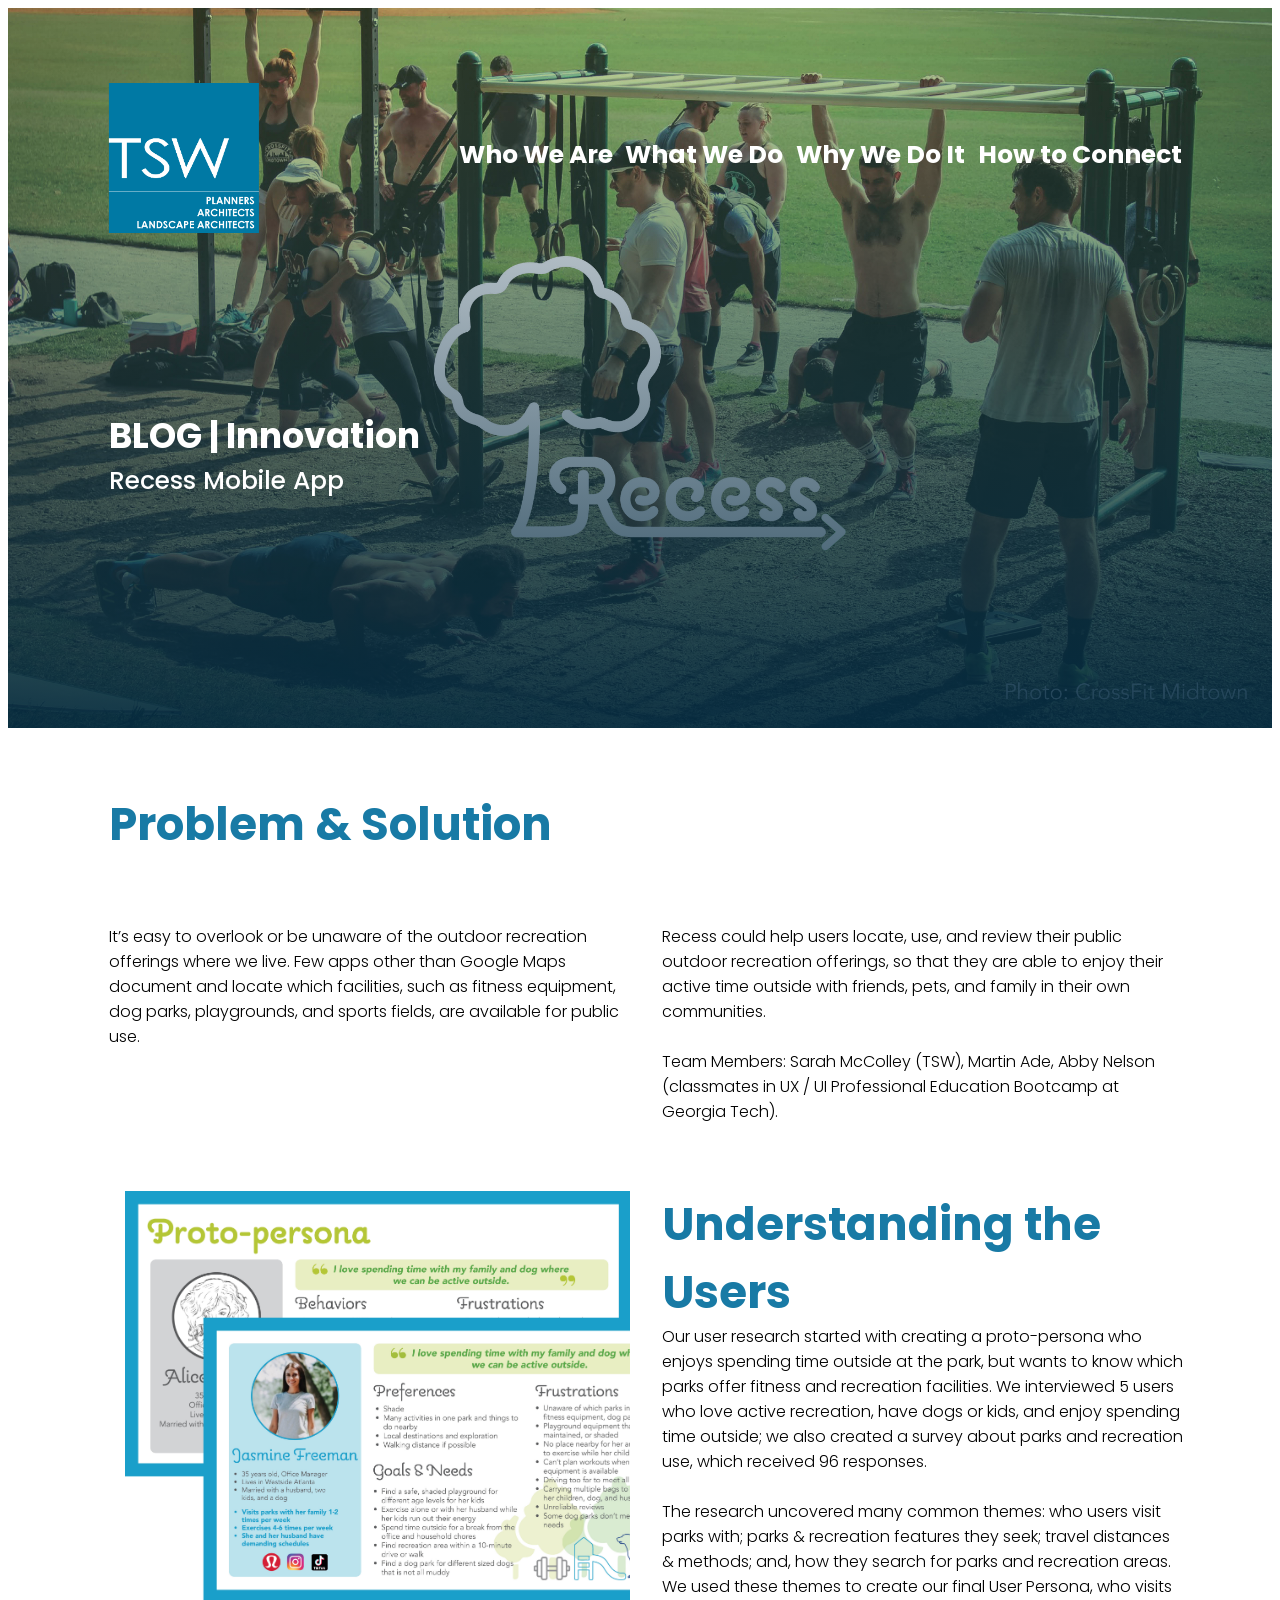
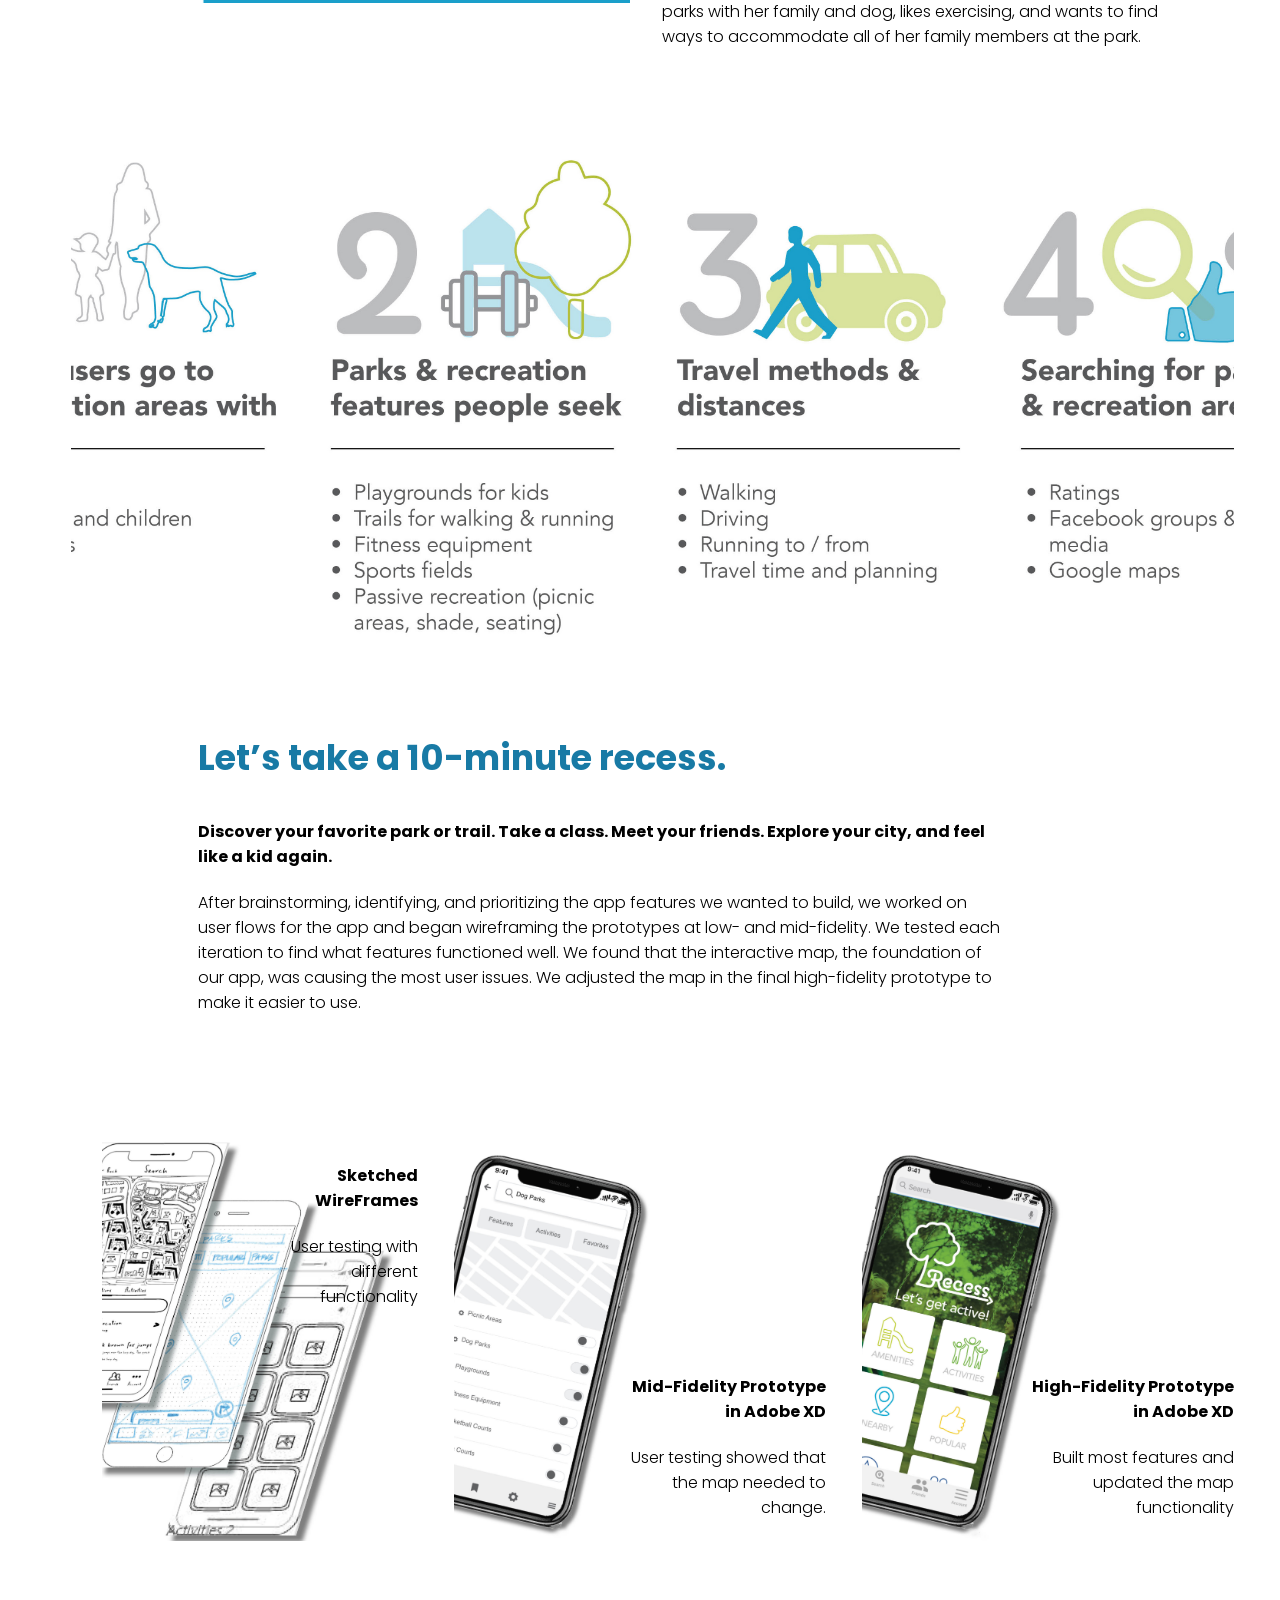
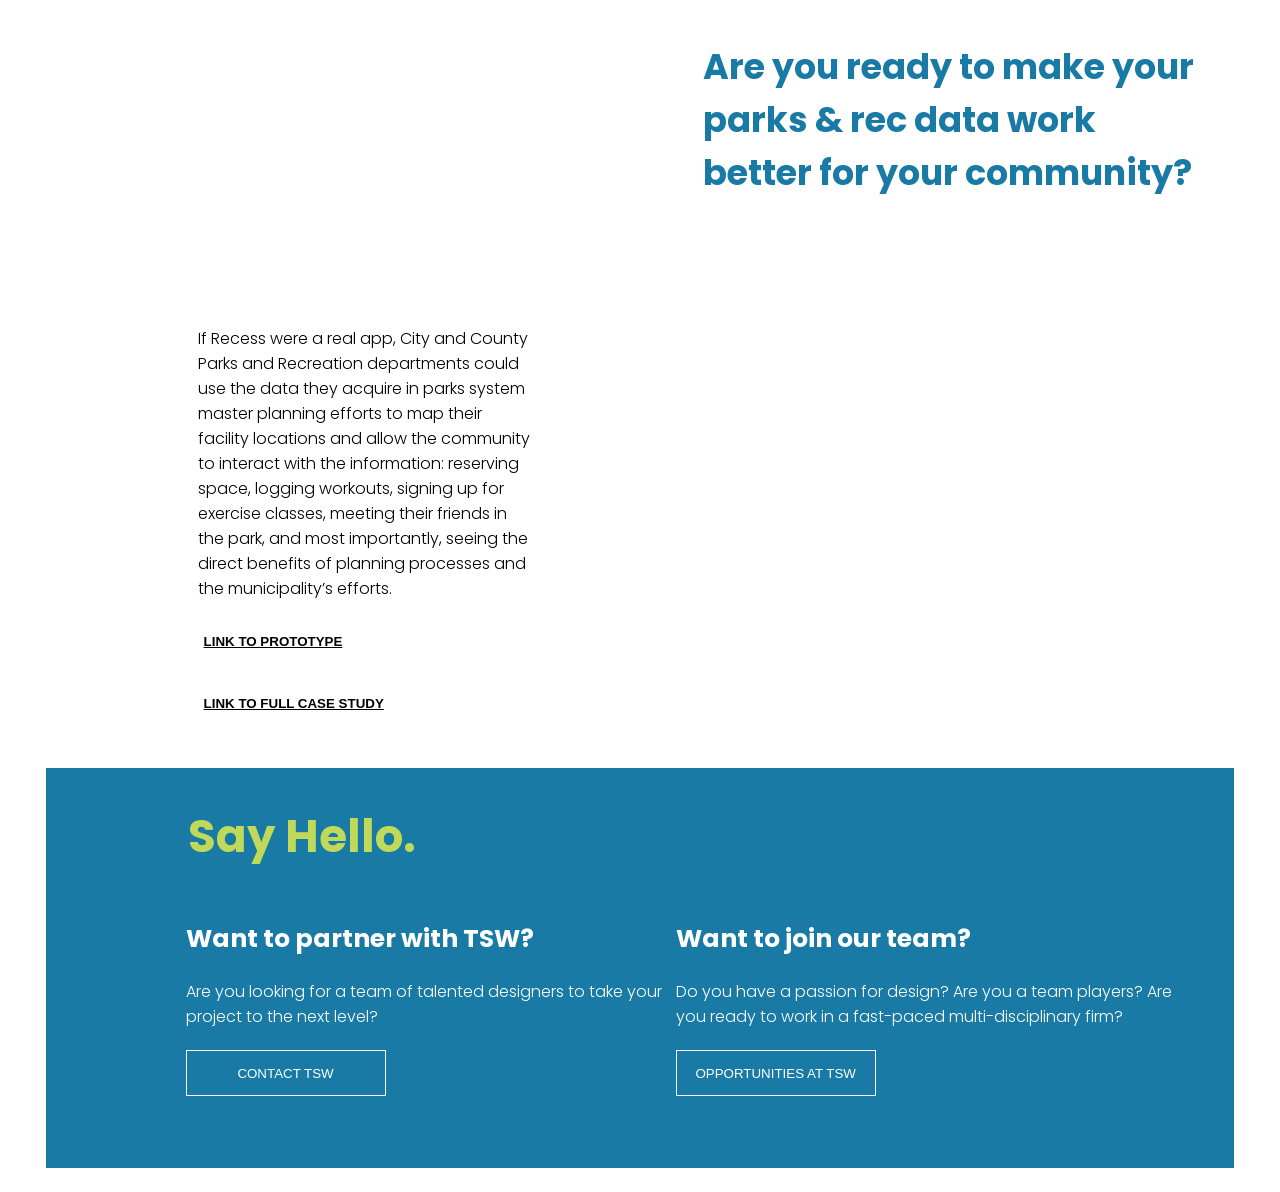
==== index.html @ bc54a92d "TSW_CaseStudy_Homework_20_V0 Initial push" ====
<!DOCTYPE html>
<html>
    <head>
        <title>TSW Featured Projects | Sandy Springs North End Design</title>
        <link rel="preconnect" href="https://fonts.gstatic.com">
        <link href="https://fonts.googleapis.com/css2?family=Poppins:ital,wght@0,100;0,200;0,300;0,400;0,500;0,600;0,700;0,800;0,900;1,100;1,200;1,300;1,400;1,500;1,600;1,700;1,800;1,900&display=swap" rel="stylesheet">
        <link href="css-folder/index.css" rel="stylesheet" type="text/css">
    </head>
    <body>
        <nav class="primaryNav">
            <div id="logo">
                <img src="images-folder/tsw_logo.png" href="index.html">
            </div>
            <nav class="navBar">
                <a href="about.html">Who We Are</a>
                <a>What We Do</a>
                <a href="casestudy.html">Why We Do It</a>
                <a>How to Connect</a>
            </nav>
            <div class ="heroProject">
                <h2>BLOG | Innovation</h2>
                <h3>Recess Mobile App</h3>
                </div>
        </nav>

        <div class="problem">
                <h1 id=problemTitle>Problem & Solution</h1>
                <h4 id="problemText">It’s easy to overlook or be unaware of the outdoor recreation offerings where we live. Few apps other than Google Maps document and locate which facilities, such as fitness equipment, dog parks, playgrounds, and sports fields, are available for public use.
                </h4>
                <h4 id="problemText2">Recess could help users locate, use, and review their public outdoor recreation offerings, so that they are able to enjoy their active time outside with friends, pets, and family in their own communities.

                    <br><br>Team Members: Sarah McColley (TSW), Martin Ade, Abby Nelson (classmates in UX / UI Professional Education Bootcamp at Georgia Tech).
                </h4>
        </div>

        <div class="users">
            <div id="personaImage"></div>
            <h1 id="userTitle">Understanding the Users</h1>
            <h4 id="userText">Our user research started with creating a proto-persona who enjoys spending time outside at the park, but wants to know which parks offer fitness and recreation facilities. We interviewed 5 users who love active recreation, have dogs or kids, and enjoy spending time outside; we also created a survey about parks and recreation use, which received 96 responses. 

                <br><br>The research uncovered many common themes: who users visit parks with; parks & recreation features they seek; travel distances & methods; and, how they search for parks and recreation areas. We used these themes to create our final User Persona, who visits parks with her family and dog, likes exercising, and wants to find ways to accommodate all of her family members at the park.
            </h4>
        </div>

        <section class="affinityThemes">
            <div id="themes"></div>
        </section>

        <section>
            <div class="recessPunTitle">
                <h2 class="recessPun">
                    <p>Let’s take a 10-minute recess.</p>
                </h2>
                <h4 class="recessDesc">
                    <h4 id="recessDescSubtitle">Discover your favorite park or trail. Take a class. Meet your friends. Explore your city, and feel like a kid again.</h4>
                </h4>
                    <h4 id="recessDescText">After brainstorming, identifying, and prioritizing the app features we wanted to build, we worked on user flows for the app and began wireframing the prototypes at low- and mid-fidelity. We tested each iteration to find what features functioned well. We found that the interactive map, the foundation of our app, was causing the most user issues. We adjusted the map in the final high-fidelity prototype to make it easier to use.  </h4>
            </div>
        </section>


        <section class="prototypes">
            <div id="sketches">
                <h4 id ="sketchesTitle">Sketched <br>WireFrames</h4>
                <h4 id="sketchesText">User testing with <br>different <br>functionality</h4>
            </div>
            <div id="midfidelity">
                <h4 id ="midfiTitle">Mid-Fidelity Prototype <br>in Adobe XD</h4>
                <h4 id="midfiText">User testing showed that <br>the map needed to <br>change.</h4>
            </div>
            <div id="highfidelity">
                <h4 id ="highfiTitle">High-Fidelity Prototype <br>in Adobe XD</h4>
                <h4 id="highfiText">Built most features and <br>updated the map <br>functionality</h4>
            </div>
        </section>
        
        <section class="parksandRecTitle">
            <h2 class="parksAndRec">
                <p>Are you ready to make your parks & rec data work better for your community?</p>
            </h2>
        </section>

        <section class="results">
            <div id="appGrid"></div>
            <h4 id="resultsDesc">If Recess were a real app, City and County Parks and Recreation departments could use the data they acquire in parks system master planning efforts to map their facility locations and allow the community to interact with the information: reserving space, logging workouts, signing up for exercise classes, meeting their friends in the park, and most importantly, seeing the direct benefits of planning processes and the municipality’s efforts.</h4>
            <button id="linkPrototype">LINK TO PROTOTYPE</button>
            <button id="linkCaseStudy">LINK TO FULL CASE STUDY</button>
        </section>

        <section class="footer">
            <h1 class="sayHello">Say Hello.</h1>
            <div class="footerLeft">
                <h3 class="team">Want to partner with TSW?</h3>
                <h4 class="designTeam">
                    <p>Are you looking for a team of talented designers to take your project to the next level?</p>
                </h4>
                <button class="whitePrimary">
                    <p>CONTACT TSW</p>
                </button>
            </div>        
            <div class="footerRight">
                <h3 class="team">Want to join our team?</h3>
                <h4 class="designTeam">
                    <p>Do you have a passion for design? Are you a team players? Are you ready to work in a fast-paced multi-disciplinary firm?</p>
                </h4>
                <button class="whitePrimary">
                    <p>OPPORTUNITIES AT TSW</p>
                </button>
            </div>
        </section>
        
    </body>
</html>
---- css-folder/index.css ----
/*Navigation*/

.primaryNav {
    display: grid;
    grid-template-columns: 35% 65%;
    grid-template-rows: 300px 300px;
    grid-template-areas:
        "logo navBar"
        "heroProject heroProject";
    margin: 0px;
    /* Permalink - use to edit and share this gradient: https://colorzilla.com/gradient-editor/#ffffff+0,012840+84,012840+84&0+0,0.9+100;TSW */
    background: -moz-linear-gradient(top, rgba(255,255,255,0) 0%, rgba(1,40,64,0.76) 84%, rgba(1,40,64,0.9) 100%),url(../images-folder/recess_hero.jpg); /* FF3.6-15 */
    background: -webkit-linear-gradient(top, rgba(255,255,255,0) 0%,rgba(1,40,64,0.76) 84%,rgba(1,40,64,0.9) 100%),url(../images-folder/recess_hero.jpg); /* Chrome10-25,Safari5.1-6 */
    background: linear-gradient(to bottom, rgba(255,255,255,0) 0%,rgba(1,40,64,0.76) 84%,rgba(1,40,64,0.9) 100%),url(../images-folder/recess_hero.jpg); /* W3C, IE10+, FF16+, Chrome26+, Opera12+, Safari7+ */
    filter: progid:DXImageTransform.Microsoft.gradient( startColorstr='#00ffffff', endColorstr='#e6012840',GradientType=0 ); /* IE6-9 */   
    background-repeat: no-repeat;
    background-size: cover;
    background-position: center;
    height: 80vh;
}
#logo {
    grid-area: logo;
    display: flex;
    position: relative;
    transform: scale(.5);
    margin-left: -3%;
    justify-content: flex-start;
}
#logo :hover {
    transform: scale(1.25);
    transition: transform .3s;
}

.navBar {
    display: flex;
    grid-area: navBar;
    justify-content: space-between;
    font-size: 25px;
    font-weight: 700;
    font-family: 'Poppins', sans-serif;
    color: white;
    margin-right: 10%;
    align-items: center;
    justify-content: space-between;
    padding: 1%;
    border-bottom: 3px solid transparent;
}
a {
    color: white;
    text-decoration: none;
    border-bottom: 3px solid transparent;
}

.navBar a:hover {
    border-bottom: 3px solid #187AA5;
    transition: 0.3s;
}
a:active {
    color: white;
    border-bottom: 3px solid #187AA5;
}

.heroProject {
    margin-left: 5%;
    grid-area: heroProject;
    padding: 3%;
    color: white;
    width: 85%;
    margin-top: 5%;
}
.heroProject h3 {
    color: white;
    font-weight: 700px;
}

/*Studios*/

.problem {
    display: grid;
    grid-template-columns: 1fr 1fr;
    grid-template-rows: 100px 300px;
    grid-template-areas:
        "problemTitle problemTitle"
        "problemText problemText2";
    grid-gap: 3%;
    width: 85%;
    text-align: left;
    font-weight: 700;
    margin-left: 8%;
    margin-top: 5%;
}
#problemTitle {
    display: grid;
    grid-area: problemTitle;
    color: #187AA5;
}

.users{
    display: grid;
    grid-template-columns: 1fr 1fr;
    grid-template-rows: 100px 300px;
    grid-template-areas:
        "personaImage userTitle"
        "personaImage userText";
    grid-gap: 3%;
    width: 85%;
    text-align: left;
    font-weight: 700;
    margin-left: 8%;
}
#userTitle {
    display: grid;
    grid-area: userTitle;
    color: #187AA5;
}
#userText {
    grid-area: userText;
}

#personaImage {
    grid-area: personaImage;
    background-image: url(../images-folder/persona.jpg);
    background-size: cover;
    margin-left:3%;
}

/**Process**/

.affinityThemes {
    display: grid;
    grid-template-columns: 1fr 1fr 1fr;
    grid-template-rows: 550px;
    grid-template-areas:
        "themes themes themes";  
    margin-top: 10%;
    margin-left: 5%;
    margin-right: 3%;
}

#themes {
    grid-area: themes;
    background-image: url(../images-folder/recess_common_themes.jpg);
    background-size: cover;
    background-position: center;
}
.recessPunTitle {
    grid-area: recessPun;
    margin-left: 15%;
    color: #187AA5;
    margin-top: 5%;
}
.recessPun {
    font-weight: 700;
    width: 75%;
}
#recessDescSubtitle {
    font-weight: 700;
    width: 75%;
}
#recessDescText {
    font-weight: 200px;
    width: 75%;
}

/*PROTOTYPES*/

.prototypes {
    display: grid;
    grid-template-columns: 1fr 1fr 1fr;
    grid-template-rows: 400px;
    grid-gap: 3%;
    grid-template-areas:
        "sketches midfidelity highfidelity";
    margin-right: 3%;
    margin-left: 3%;
    margin-top: 10%;
    margin-bottom: 5%;
}

#sketches {
    grid-area: sketches;
    background-image: url(../images-folder/recess_sketches.jpg);
    background-size: cover;
    background-position: center;
    margin-left: 15%;
}

#midfidelity {
    grid-area: midfidelity;
    background-image: url(../images-folder/recess_midfi.jpg);
    background-size: cover;
    background-position: center;
    background-color: #187AA5;
    align-content: end;
    justify-content: end;
}

#highfidelity {
    grid-area: highfidelity;
    background-image: url(../images-folder/recess_highfi.jpg);
    background-size: cover;
    background-position: center;
    background-color: #187AA5;
    align-content: end;
    justify-content: end;
}
#sketchesTitle {
    font-weight: 700;
    color: black;
    font-size: 16px;
    text-align: right;
}

#sketchesText {
    font-weight: 300;
    color: black;
    font-size: 16px;
    text-align: right;

}

#midfiTitle {
    font-weight: 700;
    color: black;
    font-size: 16px;
    text-align: right;
}

#midfiText {
    font-weight: 300;
    color: black;
    font-size: 16px;
    text-align: right;
}

#highfiTitle {
    font-weight: 700;
    color: black;
    font-size: 16px;
    text-align: right;
}

#highfiText {
    font-weight: 300;
    color: black;
    font-size: 16px;
    text-align: right;
}

/**RESULTS OF CASE STUDY**/

.parksandRecTitle {
    display: grid;
    grid-template-columns: 1fr;
    grid-template-rows: 300px;
    grid-template-areas: 
        "parksAndRec";
    margin-left: 55%;
    color: #187AA5;
    margin-right: 5%;
}

.results {
    display: grid;
    grid-template-columns: 1fr 2fr;
    grid-template-rows: 300px 50px 50px;
    grid-template-areas:
        "resultsDesc appGrid"
        "linkPrototype appGrid"
        "linkCaseStudy appGrid";
    margin-left: 15%;
    grid-gap: 3%;
    margin-bottom: 5%;
    margin-right: 3%;
}

#appGrid {
    grid-area: appGrid;
    background-image: url(../images-folder/recess_grid.png);
    background-size: cover;
}

#resultsDesc {
    font-weight: 300px;
}

#linkPrototype {
    font-weight: 900;
    text-decoration: underline;
    border-color: none;
    border-style: none;
    background-color: transparent;
    text-align: left;
}

#linkCaseStudy {
    font-weight: 900;
    text-decoration: underline;
    border-color: none;
    border-style: none;
    background-color: transparent;
    text-align: left;

}
            
            
/*Footer*/
.footer{
    display: grid;
    grid-template-columns: 1fr 1fr;
    grid-template-rows: 100px 300px;
    grid-gap: 6%;
    grid-template-areas:
        "sayHello sayHello"
        "footerLeft footerRight";
    background-color: #187AA5;
    margin-top: 3%;
    margin-right: 3%;
    margin-left: 3%;
}
.sayHello {
    grid-area: sayHello;
    font-weight: 700px;
    color: #C1D959;
    margin-left: 9%;
    padding: 3%;
    margin-bottom: 5%;
}
.footerLeft {
    grid-area: footerLeft;
    margin-left: 25%;
    margin-top: 5%;
    color: white;
}

.footerRight {
    grid-area: footerRight;
    margin-top: 5%;
}
.team {
    font-weight: 700;
    color: white;
}
.designTeam {
    color: white;
    width: 500px;
}
.whitePrimary {
    font-weight: 200;
    border: 1.5px solid white;
    background-color: transparent;
    color: white;
    width: 200px;
}
/* Typography CSS */

h1 {
    font-size: 45px;
    margin: 0px 0px;
    font-weight: 700px;
    font-family: 'Poppins', sans-serif;
}
h2 {
    font-size: 35px;
    margin: 0px 0px;
    font-family: 'Poppins', sans-serif;
}
  
h3 {
    font-size: 25px;
    font-weight: 500;
    margin: 0px 0px;
    font-family: 'Poppins', sans-serif;
}
  
h4 {
    color: black;
    font-weight: 300;
    font-size: 16px;
    font-family: 'Poppins', sans-serif;
}
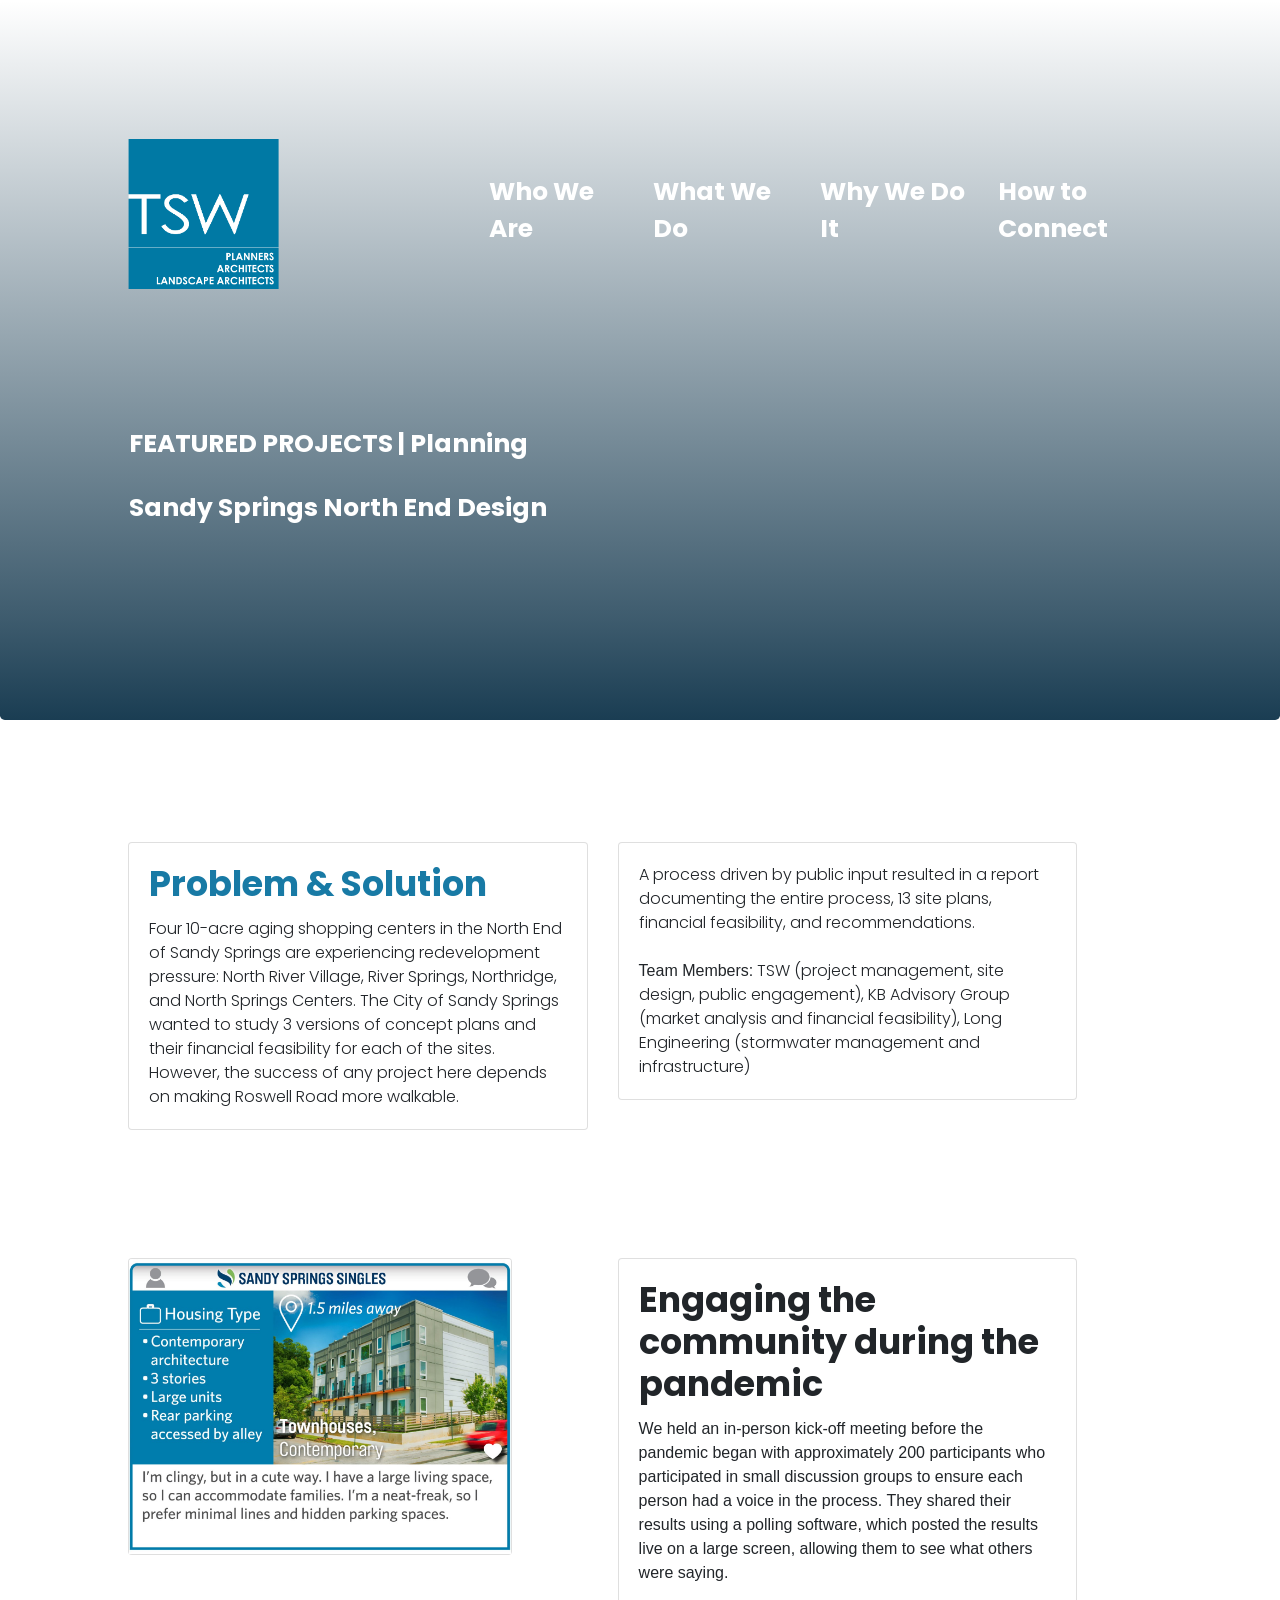
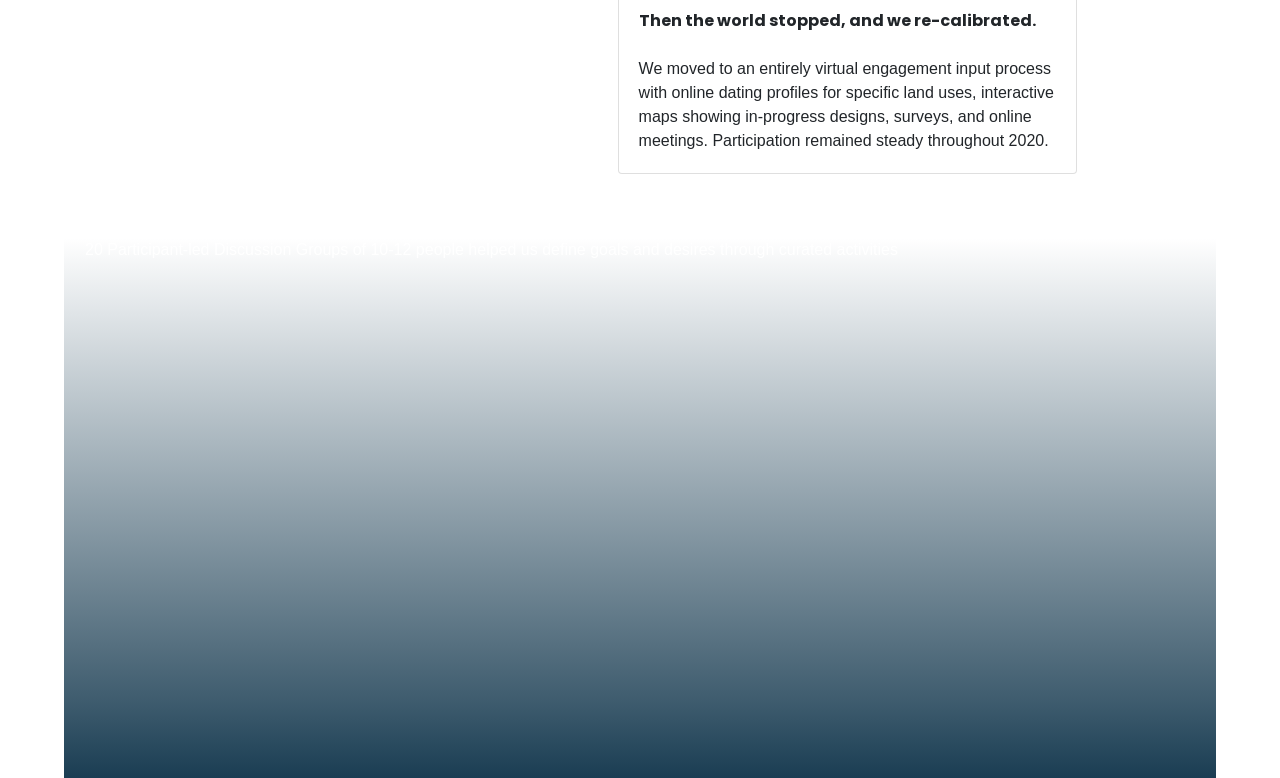
==== commit c35292b7: "TSW_Website_Homework_20_V1 First few sections with bootstrap." ====
--- a/index.html
+++ b/index.html
@@ -3,28 +3,94 @@
 <html>
     <head>
         <title>TSW Featured Projects | Sandy Springs North End Design</title>
+         <!-- Required meta tags -->
+         <meta charset="utf-8">
+         <meta name="viewport" content="width=device-width, initial-scale=1, shrink-to-fit=no">
+
+        <!-- Bootstrap CSS -->
+        <link rel="stylesheet" href="https://stackpath.bootstrapcdn.com/bootstrap/4.3.1/css/bootstrap.min.css" integrity="sha384-ggOyR0iXCbMQv3Xipma34MD+dH/1fQ784/j6cY/iJTQUOhcWr7x9JvoRxT2MZw1T" crossorigin="anonymous">
         <link rel="preconnect" href="https://fonts.gstatic.com">
         <link href="https://fonts.googleapis.com/css2?family=Poppins:ital,wght@0,100;0,200;0,300;0,400;0,500;0,600;0,700;0,800;0,900;1,100;1,200;1,300;1,400;1,500;1,600;1,700;1,800;1,900&display=swap" rel="stylesheet">
         <link href="css-folder/index.css" rel="stylesheet" type="text/css">
     </head>
     <body>
-        <nav class="primaryNav">
+        <div class="jumbotron">
             <div id="logo">
                 <img src="images-folder/tsw_logo.png" href="index.html">
             </div>
-            <nav class="navBar">
-                <a href="about.html">Who We Are</a>
-                <a>What We Do</a>
-                <a href="casestudy.html">Why We Do It</a>
-                <a>How to Connect</a>
-            </nav>
-            <div class ="heroProject">
-                <h2>BLOG | Innovation</h2>
-                <h3>Recess Mobile App</h3>
+            <nav class="navbar navbar-expand-lg navbar-light bg-transparent">
+                <button class="navbar-toggler" type="button" data-toggle="collapse" data-target="#navbarNavAltMarkup" aria-controls="navbarNavAltMarkup" aria-expanded="false" aria-label="Toggle navigation">
+                  <span class="navbar-toggler-icon"></span>
+                </button>
+                <div class="collapse navbar-collapse" id="navbarNavAltMarkup">
+                  <div class="navbar-nav">
+                    <a class="nav-item nav-link active" href="#">Who We Are<span class="sr-only">(current)</span></a>
+                    <a class="nav-item nav-link" href="#">What We Do</a>
+                    <a class="nav-item nav-link" href="#">Why We Do It</a>
+                    <a class="nav-item nav-link" href="#">How to Connect</a>
+                  </div>
                 </div>
-        </nav>
+              </nav>
+            <p class="lead">FEATURED PROJECTS | Planning</p>
+            <p class="lead-Sub">Sandy Springs North End Design</p>
+            <hr class="my-4">
+          </div>
 
-        <div class="problem">
+          <!-- Problem & Solution Cards -->
+          <div class="container-fluid content">
+            <div class="row problem">
+             <!-- Card 1 -->
+                <div class="cardContainer col-lg-6 col-md-6 col-sm-12">
+                    <div class="card">
+                        <div class="card-body">
+                            <h2 class="card-title" style="font-weight: 700">Problem & Solution</h2>
+                            <p class="card-text">Four 10-acre aging shopping centers in the North End of Sandy Springs are experiencing redevelopment pressure: North River Village, River Springs, Northridge, and North Springs Centers. The City of Sandy Springs wanted to study 3 versions of concept plans and their financial feasibility for each of the sites. However, the success of any project here depends on making Roswell Road more walkable.</p>
+                        </div>
+                    </div>
+                </div>
+               <!-- Card 2 -->
+                <div class="cardContainer col-lg-6 col-md-6 col-sm-12">
+                    <div class="card">
+                        <div class="card-body">
+                            <p class="card-text">A process driven by public input resulted in a report documenting the entire process, 13 site plans,  financial feasibility, and recommendations. <br><br><b>Team Members:</b> TSW (project management, site design, public engagement), KB Advisory Group (market analysis and financial feasibility), Long Engineering (stormwater management and infrastructure)</p>
+                        </div>
+                    </div>
+                </div>      
+            </div>
+          </div>
+
+          <!-- Pandemic Engagement Cards -->
+          <div class="container-fluid content">
+            <div class="row pandemic">
+
+             <!-- Card 1 -->
+             <div class="cardContainer col-lg-6 col-md-6 col-sm-12">
+                <div class="card" style="width: 24rem">
+                    <img src="images-folder/dating_card.jpeg" class="card-img-top" alt="...">
+                </div>
+             </div>
+               <!-- Card 2 -->
+                <div class="cardContainer col-lg-6 col-md-6 col-sm-12">
+                    <div class="card">
+                        <div class="card-body">
+                            <h2 class="card-title" style="font-weight: 700">Engaging the community during the pandemic</h2>
+                            <p class="card-text">We held an in-person kick-off meeting before the pandemic began with approximately 200 participants who participated in small discussion groups to ensure each person had a voice in the process. They shared their results using a polling software, which posted the results live on a large screen, allowing them to see what others were saying. 
+                                <br><br><b>Then the world stopped, and we re-calibrated.</b>
+                                <br><br>We moved to an entirely virtual engagement input process with online dating profiles for specific land uses, interactive maps showing in-progress designs, surveys, and online meetings. Participation remained steady throughout 2020.</p>
+                        </div>
+                    </div>
+                </div>    
+            </div>
+          </div>
+
+          <!-- Large central image -->
+          <div class="jumbotron-central jumbotron-fluid">
+            <div class="container">
+              <p class="title">20 Participant-led Discussion Groups of 10-12 people helped us define goals and desires through curated activities</p>
+            </div>
+          </div>
+
+        <!-- <div class="problem">
                 <h1 id=problemTitle>Problem & Solution</h1>
                 <h4 id="problemText">It’s easy to overlook or be unaware of the outdoor recreation offerings where we live. Few apps other than Google Maps document and locate which facilities, such as fitness equipment, dog parks, playgrounds, and sports fields, are available for public use.
                 </h4>
@@ -109,6 +175,6 @@
                 </button>
             </div>
         </section>
-        
+         -->
     </body>
 </html>
--- a/css-folder/index.css
+++ b/css-folder/index.css
@@ -1,23 +1,31 @@
-
+/* Text */
+h1, h2, h3 , h4, h5, h6 {
+    font-family: 'Poppins', sans-serif;
+  }
+  p {
+    font-family: 'Poppins', sans-serif;
+  }
  /*Navigation*/
 
-.primaryNav {
+.jumbotron {
     display: grid;
     grid-template-columns: 35% 65%;
-    grid-template-rows: 300px 300px;
+    grid-template-rows: 300px 125px 125px;
     grid-template-areas:
-        "logo navBar"
-        "heroProject heroProject";
+        "logo navbar"
+        "lead lead"
+        "lead-Sub lead-Sub";
     margin: 0px;
     /* Permalink - use to edit and share this gradient: https://colorzilla.com/gradient-editor/#ffffff+0,012840+84,012840+84&0+0,0.9+100;TSW */
-    background: -moz-linear-gradient(top, rgba(255,255,255,0) 0%, rgba(1,40,64,0.76) 84%, rgba(1,40,64,0.9) 100%),url(../images-folder/recess_hero.jpg); /* FF3.6-15 */
-    background: -webkit-linear-gradient(top, rgba(255,255,255,0) 0%,rgba(1,40,64,0.76) 84%,rgba(1,40,64,0.9) 100%),url(../images-folder/recess_hero.jpg); /* Chrome10-25,Safari5.1-6 */
-    background: linear-gradient(to bottom, rgba(255,255,255,0) 0%,rgba(1,40,64,0.76) 84%,rgba(1,40,64,0.9) 100%),url(../images-folder/recess_hero.jpg); /* W3C, IE10+, FF16+, Chrome26+, Opera12+, Safari7+ */
+    background: -moz-linear-gradient(top, rgba(255,255,255,0) 0%, rgba(1,40,64,0.76) 86%, rgba(1,40,64,0.9) 100%),url(../images-folder/ssne_kickoff.JPG); /* FF3.6-15 */
+    background: -webkit-linear-gradient(top, rgba(255,255,255,0) 0%,rgba(1,40,64,0.76) 86%,rgba(1,40,64,0.9) 100%),url(../images-folder/ssne_kickoff.JPG); /* Chrome10-25,Safari5.1-6 */
+    background: linear-gradient(to bottom, rgba(255,255,255,0) 0%,rgba(1,40,64,0.76) 86%,rgba(1,40,64,0.9) 100%),url(../images-folder/ssne_kickoff.JPG); /* W3C, IE10+, FF16+, Chrome26+, Opera12+, Safari7+ */
     filter: progid:DXImageTransform.Microsoft.gradient( startColorstr='#00ffffff', endColorstr='#e6012840',GradientType=0 ); /* IE6-9 */   
     background-repeat: no-repeat;
     background-size: cover;
     background-position: center;
     height: 80vh;
+
 }
 #logo {
     grid-area: logo;
@@ -32,97 +40,115 @@
     transition: transform .3s;
 }
 
-.navBar {
+.navbar-nav {
     display: flex;
-    grid-area: navBar;
+    grid-area: navbar;
     justify-content: space-between;
     font-size: 25px;
     font-weight: 700;
     font-family: 'Poppins', sans-serif;
     color: white;
-    margin-right: 10%;
+    margin-right: 3%;
+    margin-left: 0 auto;
     align-items: center;
     justify-content: space-between;
     padding: 1%;
     border-bottom: 3px solid transparent;
-}
-a {
-    color: white;
+    list-style-type: none;
+}
+
+.nav-link {
+    color: white !important;
     text-decoration: none;
-    border-bottom: 3px solid transparent;
-}
-
-.navBar a:hover {
-    border-bottom: 3px solid #187AA5;
+    border-bottom: 5px solid transparent;
+}
+
+.nav-link a:hover {
+    border-bottom: 5px solid #187AA5 !important;
     transition: 0.3s;
 }
 a:active {
     color: white;
-    border-bottom: 3px solid #187AA5;
-}
-
-.heroProject {
-    margin-left: 5%;
-    grid-area: heroProject;
-    padding: 3%;
+    border-bottom: 5px solid #187AA5;
+}
+
+.lead {
+    display: grid;
+    margin-left: 8%;
+    margin-right: 0 auto;
+    grid-area: lead;
+    font-size: 25px;
+    font-weight: 700;
+    font-family: 'Poppins', sans-serif;
     color: white;
     width: 85%;
     margin-top: 5%;
 }
-.heroProject h3 {
-    color: white;
-    font-weight: 700px;
-}
-
-/*Studios*/
-
+.lead-Sub {
+    display: grid;
+    grid-area: lead-Sub;
+    margin-left: 8%;
+    margin-right: 0 auto;
+    font-size: 25px;
+    font-weight: 700;
+    font-family: 'Poppins', sans-serif;
+    color: white;
+}
+
+/*Problem & Solution Cards*/
+
+.container-fluid {
+    width: 100%;
+    margin-left: 5%;
+    margin-right: 0 auto;
+    padding: 5%;
+    flex-direction: row;
+    border: none !important;
+}
 .problem {
-    display: grid;
-    grid-template-columns: 1fr 1fr;
-    grid-template-rows: 100px 300px;
-    grid-template-areas:
-        "problemTitle problemTitle"
-        "problemText problemText2";
-    grid-gap: 3%;
+    display: flex;
+    justify-content: space-between;
     width: 85%;
     text-align: left;
-    font-weight: 700;
-    margin-left: 8%;
+    font-weight: 300;
     margin-top: 5%;
-}
-#problemTitle {
-    display: grid;
-    grid-area: problemTitle;
+    margin-right: 0 auto;
+    border: none !important;
+}
+.problem h2 {
     color: #187AA5;
 }
-
-.users{
-    display: grid;
-    grid-template-columns: 1fr 1fr;
-    grid-template-rows: 100px 300px;
-    grid-template-areas:
-        "personaImage userTitle"
-        "personaImage userText";
-    grid-gap: 3%;
+.cardContainer {
+    border: none !important;
+}
+
+.pandemic {
+    display: flex;
+    justify-content: space-between;
     width: 85%;
-    text-align: left;
-    font-weight: 700;
-    margin-left: 8%;
-}
-#userTitle {
-    display: grid;
-    grid-area: userTitle;
-    color: #187AA5;
-}
-#userText {
-    grid-area: userText;
-}
-
-#personaImage {
-    grid-area: personaImage;
-    background-image: url(../images-folder/persona.jpg);
-    background-size: cover;
-    margin-left:3%;
+}
+
+/*Large Central Image*/
+
+.jumbotron-central {
+    /* Permalink - use to edit and share this gradient: https://colorzilla.com/gradient-editor/#ffffff+0,012840+84,012840+84&0+0,0.9+100;TSW */
+    background: -moz-linear-gradient(top, rgba(255,255,255,0) 0%, rgba(1,40,64,0.76) 86%, rgba(1,40,64,0.9) 100%),url(../images-folder/ssne_kickoff.JPG); /* FF3.6-15 */
+    background: -webkit-linear-gradient(top, rgba(255,255,255,0) 0%,rgba(1,40,64,0.76) 86%,rgba(1,40,64,0.9) 100%),url(../images-folder/ssne_kickoff.JPG); /* Chrome10-25,Safari5.1-6 */
+    background: linear-gradient(to bottom, rgba(255,255,255,0) 0%,rgba(1,40,64,0.76) 86%,rgba(1,40,64,0.9) 100%),url(../images-folder/ssne_kickoff.JPG); /* W3C, IE10+, FF16+, Chrome26+, Opera12+, Safari7+ */
+    filter: progid:DXImageTransform.Microsoft.gradient( startColorstr='#00ffffff', endColorstr='#e6012840',GradientType=0 ); /* IE6-9 */   
+    background-repeat: no-repeat;
+    background-size: cover;
+    background-position: center;
+    height: 60vh;
+    margin-left: 5%;
+    margin-right: 5%;
+
+}
+.title {
+    color: white;
+    font-weight: 700px !important;
+    align-items: start;
+    justify-content: end;
 }
 
 /**Process**/
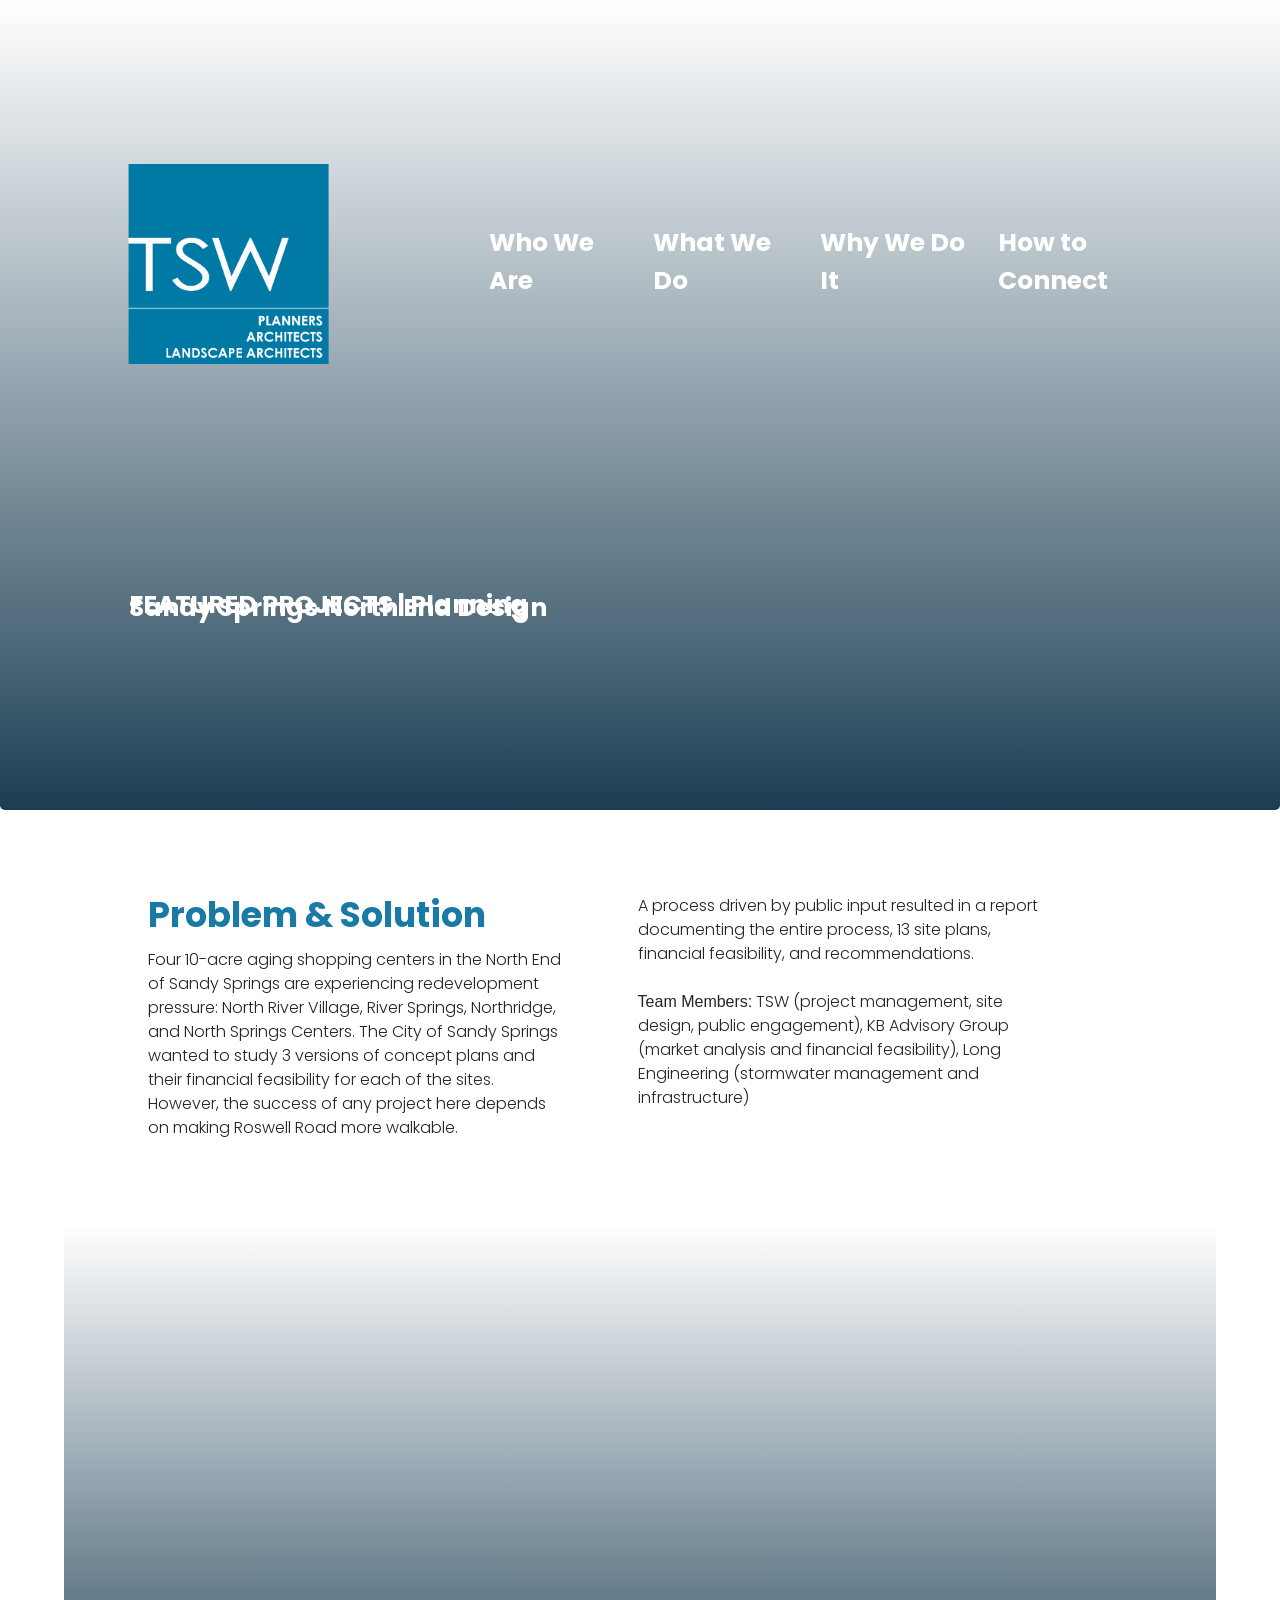
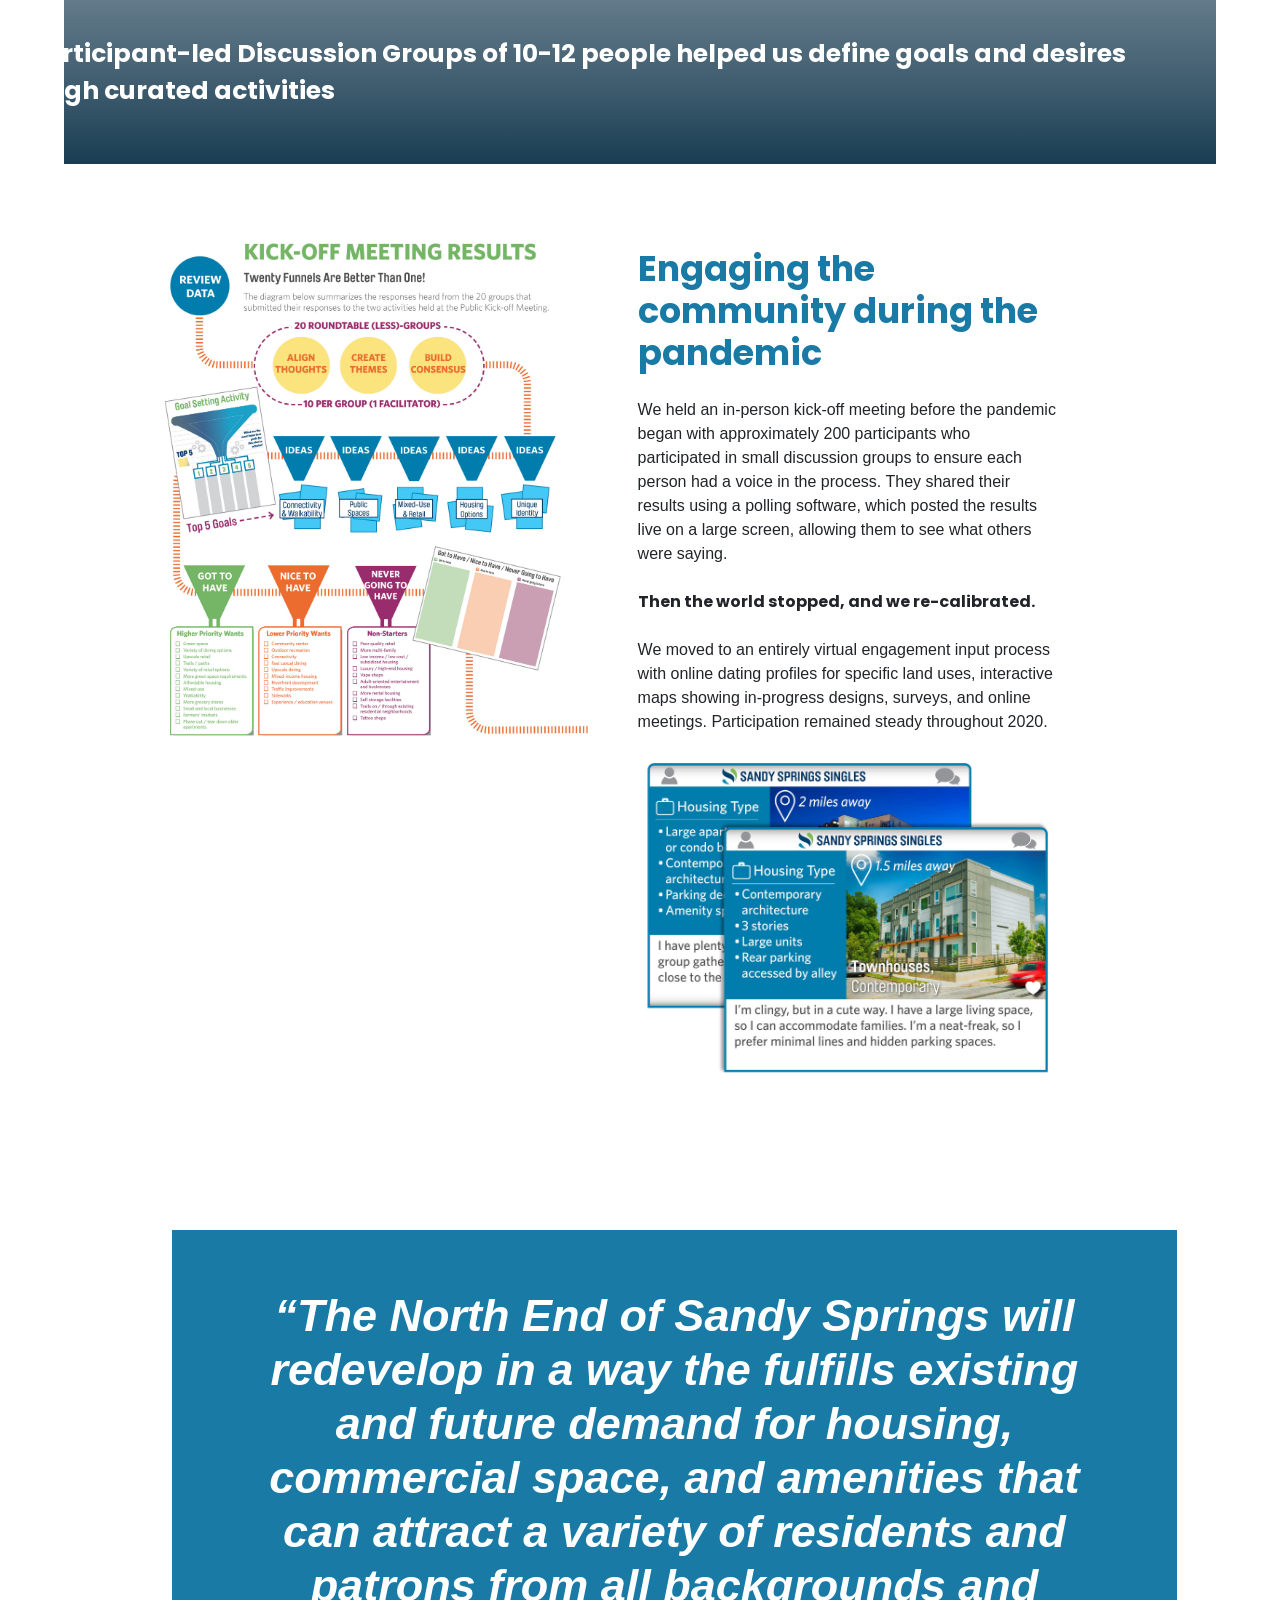
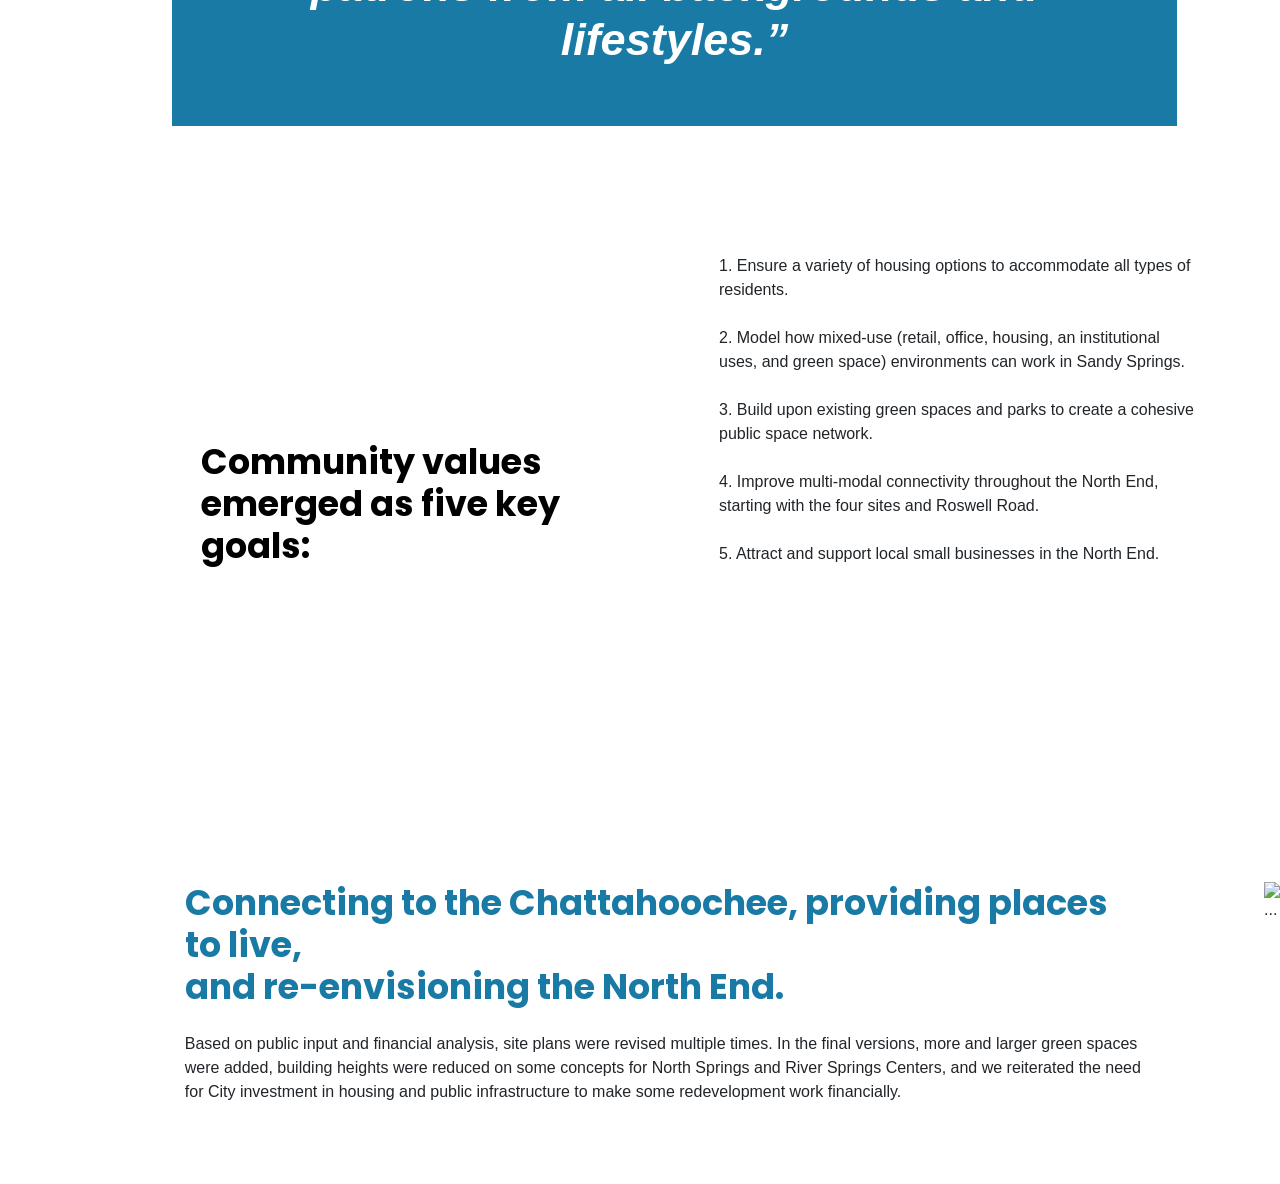
==== commit 90804083: "TSW_Homework-20_V4 New images, most of new layout complete." ====
--- a/index.html
+++ b/index.html
@@ -24,7 +24,7 @@
                 </button>
                 <div class="collapse navbar-collapse" id="navbarNavAltMarkup">
                   <div class="navbar-nav">
-                    <a class="nav-item nav-link active" href="#">Who We Are<span class="sr-only">(current)</span></a>
+                    <a class="nav-item nav-link active" href="#">Who We Are</a>
                     <a class="nav-item nav-link" href="#">What We Do</a>
                     <a class="nav-item nav-link" href="#">Why We Do It</a>
                     <a class="nav-item nav-link" href="#">How to Connect</a>
@@ -59,34 +59,140 @@
             </div>
           </div>
 
+        <!-- Large central image -->
+         <div class="jumbotron-central jumbotron-fluid">
+            <div class="container">
+            <p class="title" style="font-weight: 700">20 Participant-led Discussion Groups of 10-12 people helped us define goals and desires through curated activities</p>
+            </div>
+        </div>
+
           <!-- Pandemic Engagement Cards -->
           <div class="container-fluid content">
             <div class="row pandemic">
 
+        <!-- Card 1 style="width: 30rem" -->
+             <div class="cardContainer col-lg-6 col-md-6 col-sm-12">
+                <div class="card-funnel"> 
+                    <img src="images-folder/ssne_20funnels.jpg" class="card-img-top" alt="kick-off_diagram_funnels">
+                </div>
+             </div>
+               <!-- Card 2 -->
+                <div class="cardContainer col-lg-6 col-md-6 col-sm-12">
+                    <div class="card">
+                        <div class="card-body">
+                            <h2 class="card-title-values" style="font-weight: 700">Engaging the community during the pandemic<br></h2>
+                            <p class="card-text"><br>We held an in-person kick-off meeting before the pandemic began with approximately 200 participants who participated in small discussion groups to ensure each person had a voice in the process. They shared their results using a polling software, which posted the results live on a large screen, allowing them to see what others were saying. 
+                                <br><br><b>Then the world stopped, and we re-calibrated.</b>
+                                <br><br>We moved to an entirely virtual engagement input process with online dating profiles for specific land uses, interactive maps showing in-progress designs, surveys, and online meetings. Participation remained steady throughout 2020.</p>
+                                <img src="images-folder/dating_cards copy.jpg" class="card-img-top" alt="online_dating_cards_forInput">
+                        </div>
+                    </div>
+                </div>    
+            </div>
+          </div>
+
+         <!-- VISION STATEMENT -->
+         <div class="container-fluid vision">
+            <div class="row visionstatement">
+               <div class="cardContainer col-lg-12 col-md-12 col-sm-12"></div>
+                     <div class="card-vision">
+                         <h1 class="card-body-vision" style="font-weight: 700">
+                        “The North End of Sandy Springs will redevelop in a way the fulfills existing and future demand for housing, commercial space, and amenities that can attract a variety of residents and patrons from all backgrounds and lifestyles.”
+                         </h1>
+                    </div>
+                </div>
+             </div>
+        </div>
+
+        <!-- Goals Cards -->
+        <div class="container-fluid goals">
+            <div class="row 5goals">
+
              <!-- Card 1 -->
              <div class="cardContainer col-lg-6 col-md-6 col-sm-12">
-                <div class="card" style="width: 24rem">
-                    <img src="images-folder/dating_card.jpeg" class="card-img-top" alt="...">
-                </div>
+                <div class="card goalsSentence">
+                    <h2 class="card-body-goals" style="font-weight: 700" style="border-right: #187AA5, 3px, solid">
+                       Community values <br> emerged as five key goals:
+                   </h2>
+               </div>
              </div>
+                
                <!-- Card 2 -->
                 <div class="cardContainer col-lg-6 col-md-6 col-sm-12">
                     <div class="card">
-                        <div class="card-body">
-                            <h2 class="card-title" style="font-weight: 700">Engaging the community during the pandemic</h2>
-                            <p class="card-text">We held an in-person kick-off meeting before the pandemic began with approximately 200 participants who participated in small discussion groups to ensure each person had a voice in the process. They shared their results using a polling software, which posted the results live on a large screen, allowing them to see what others were saying. 
-                                <br><br><b>Then the world stopped, and we re-calibrated.</b>
-                                <br><br>We moved to an entirely virtual engagement input process with online dating profiles for specific land uses, interactive maps showing in-progress designs, surveys, and online meetings. Participation remained steady throughout 2020.</p>
+                            <p class="card-text" style="width: 30rem">1. Ensure a variety of housing options to accommodate
+                                all types of residents.<br><br>
+                            2. Model how mixed-use (retail, office, housing, an
+                                institutional uses, and green space) environments
+                                can work in Sandy Springs.<br><br>
+                            3. Build upon existing green spaces and parks to create
+                                a cohesive public space network.<br><br>
+                            4. Improve multi-modal connectivity throughout the
+                                North End, starting with the four sites and Roswell
+                                Road.<br><br>
+                            5. Attract and support local small businesses in the
+                                North End.
+                            </p>
                         </div>
                     </div>
                 </div>    
             </div>
-          </div>
-
-          <!-- Large central image -->
-          <div class="jumbotron-central jumbotron-fluid">
-            <div class="container">
-              <p class="title">20 Participant-led Discussion Groups of 10-12 people helped us define goals and desires through curated activities</p>
+        </div>
+
+        <!-- Connecting to Chattahoochee -->
+        <div class="container-fluid chattahoochee">
+            <div class="row chatt">
+
+             <!-- Card 1 -->
+             <div class="cardContainer col-lg-12 col-md-12 col-sm-12">
+                <div class="card chattahoochee-text">
+                    <h2 class="card-chatt-title" style="font-weight: 700" style="color: #187AA5" style="border-right: #187AA5, 3px, solid">
+                        Connecting to the Chattahoochee, providing places to live, <br>and re-envisioning the North End.
+                   </h2>
+                   <p><br>Based on public input and financial analysis, site plans were revised multiple times. In the final versions, more and larger green spaces were added, building heights were reduced on some concepts for North Springs and River Springs Centers, and we reiterated the need for City investment in housing and public infrastructure to make some redevelopment work financially. </p>
+               </div>
+            </div>
+        </div>
+
+        <!-- Site Plan Carousel -->
+        <div class="bd-example">
+            <div id="carouselExampleCaptions" class="carousel slide" data-ride="carousel">
+              <ol class="carousel-indicators">
+                <li data-target="#carouselExampleCaptions" data-slide-to="0" class="active"></li>
+                <li data-target="#carouselExampleCaptions" data-slide-to="1"></li>
+                <li data-target="#carouselExampleCaptions" data-slide-to="2"></li>
+              </ol>
+              <div class="carousel-inner">
+                <div class="carousel-item active">
+                  <img src="images-folder/northsprings_interior.jpg" class="d-block w-100" alt="...">
+                  <div class="carousel-caption d-none d-md-block">
+                    <h5>First slide label</h5>
+                    <p>Nulla vitae elit libero, a pharetra augue mollis interdum.</p>
+                  </div>
+                </div>
+                <div class="carousel-item">
+                  <img src="..." class="d-block w-100" alt="...">
+                  <div class="carousel-caption d-none d-md-block">
+                    <h5>Second slide label</h5>
+                    <p>Lorem ipsum dolor sit amet, consectetur adipiscing elit.</p>
+                  </div>
+                </div>
+                <div class="carousel-item">
+                  <img src="..." class="d-block w-100" alt="...">
+                  <div class="carousel-caption d-none d-md-block">
+                    <h5>Third slide label</h5>
+                    <p>Praesent commodo cursus magna, vel scelerisque nisl consectetur.</p>
+                  </div>
+                </div>
+              </div>
+              <a class="carousel-control-prev" href="#carouselExampleCaptions" role="button" data-slide="prev">
+                <span class="carousel-control-prev-icon" aria-hidden="true"></span>
+                <span class="sr-only">Previous</span>
+              </a>
+              <a class="carousel-control-next" href="#carouselExampleCaptions" role="button" data-slide="next">
+                <span class="carousel-control-next-icon" aria-hidden="true"></span>
+                <span class="sr-only">Next</span>
+              </a>
             </div>
           </div>
 
--- a/css-folder/index.css
+++ b/css-folder/index.css
@@ -5,18 +5,109 @@
   p {
     font-family: 'Poppins', sans-serif;
   }
+  
  /*Navigation*/
 
 .jumbotron {
     display: grid;
     grid-template-columns: 35% 65%;
-    grid-template-rows: 300px 125px 125px;
+    grid-template-rows: 400px 125px 125px;
     grid-template-areas:
         "logo navbar"
         "lead lead"
         "lead-Sub lead-Sub";
     margin: 0px;
     /* Permalink - use to edit and share this gradient: https://colorzilla.com/gradient-editor/#ffffff+0,012840+84,012840+84&0+0,0.9+100;TSW */
+    background: -moz-linear-gradient(top, rgba(255,255,255,0) 0%, rgba(1,40,64,0.76) 86%, rgba(1,40,64,0.9) 100%),url(../images-folder/nrv_park.jpg); /* FF3.6-15 */
+    background: -webkit-linear-gradient(top, rgba(255,255,255,0) 0%,rgba(1,40,64,0.76) 86%,rgba(1,40,64,0.9) 100%),url(../images-folder/nrv_park.jpg); /* Chrome10-25,Safari5.1-6 */
+    background: linear-gradient(to bottom, rgba(255,255,255,0) 0%,rgba(1,40,64,0.76) 86%,rgba(1,40,64,0.9) 100%),url(../images-folder/nrv_park.jpg); /* W3C, IE10+, FF16+, Chrome26+, Opera12+, Safari7+ */
+    filter: progid:DXImageTransform.Microsoft.gradient( startColorstr='#00ffffff', endColorstr='#e6012840',GradientType=0 ); /* IE6-9 */   
+    background-repeat: no-repeat;
+    background-size: cover;
+    background-position: center;
+    height: 90vh;
+
+}
+#logo {
+    grid-area: logo;
+    display: flex;
+    position: relative;
+    transform: scale(.5);
+    margin-left: -3%;
+    justify-content: flex-start;
+}
+#logo :hover {
+    transform: scale(1.25);
+    transition: transform .3s;
+}
+
+.navbar-nav {
+    display: flex;
+    grid-area: navbar;
+    justify-content: space-between;
+    font-size: 25px;
+    font-weight: 700;
+    font-family: 'Poppins', sans-serif;
+    color: white;
+    margin-right: 3%;
+    margin-left: 0 auto;
+    align-items: center;
+    justify-content: space-between;
+    padding: 1%;
+    list-style-type: none;
+}
+.navbar-nav :hover {
+    border-bottom: 5px solid #187AA5 !important;
+}
+
+.nav-link {
+    color: white !important;
+    text-decoration: none ;
+    border-bottom: 5px solid transparent;
+    padding: 1%;
+}
+
+.nav-link :hover {
+    border-bottom: 5px solid #187AA5 !important;
+    transition: 0.3s !important;
+    padding: 1%;
+}
+a :active {
+    color: white;
+    border-bottom: 5px solid #187AA5;
+}
+
+
+.lead {
+    display: grid;
+    margin-left: 8%;
+    margin-right: 0 auto;
+    grid-area: lead;
+    font-size: 25px;
+    font-weight: 700;
+    font-family: 'Poppins', sans-serif;
+    color: white;
+    width: 85%;
+    margin-top: 10%;
+    margin-bottom: 5%;
+}
+.lead-Sub {
+    display: grid;
+    grid-area: lead-Sub;
+    margin-left: 8%;
+    margin-right: 0 auto;
+    font-size: 25px;
+    font-weight: 700;
+    font-family: 'Poppins', sans-serif;
+    color: white;
+}
+
+/*Large Central Image*/
+
+.jumbotron-central {
+    /* Permalink - use to edit and share this gradient: https://colorzilla.com/gradient-editor/#ffffff+0,012840+84,012840+84&0+0,0.9+100;TSW */
+    display: flex;
+    align-items: flex-end;
     background: -moz-linear-gradient(top, rgba(255,255,255,0) 0%, rgba(1,40,64,0.76) 86%, rgba(1,40,64,0.9) 100%),url(../images-folder/ssne_kickoff.JPG); /* FF3.6-15 */
     background: -webkit-linear-gradient(top, rgba(255,255,255,0) 0%,rgba(1,40,64,0.76) 86%,rgba(1,40,64,0.9) 100%),url(../images-folder/ssne_kickoff.JPG); /* Chrome10-25,Safari5.1-6 */
     background: linear-gradient(to bottom, rgba(255,255,255,0) 0%,rgba(1,40,64,0.76) 86%,rgba(1,40,64,0.9) 100%),url(../images-folder/ssne_kickoff.JPG); /* W3C, IE10+, FF16+, Chrome26+, Opera12+, Safari7+ */
@@ -24,75 +115,18 @@
     background-repeat: no-repeat;
     background-size: cover;
     background-position: center;
-    height: 80vh;
-
-}
-#logo {
-    grid-area: logo;
-    display: flex;
-    position: relative;
-    transform: scale(.5);
-    margin-left: -3%;
-    justify-content: flex-start;
-}
-#logo :hover {
-    transform: scale(1.25);
-    transition: transform .3s;
-}
-
-.navbar-nav {
-    display: flex;
-    grid-area: navbar;
-    justify-content: space-between;
+    height: 60vh;
+    margin-left: 5%;
+    margin-right: 5%;
+    padding: 3%;
+
+}
+.title {
+    display: flex;
+    color: white;
     font-size: 25px;
-    font-weight: 700;
-    font-family: 'Poppins', sans-serif;
-    color: white;
-    margin-right: 3%;
-    margin-left: 0 auto;
-    align-items: center;
-    justify-content: space-between;
-    padding: 1%;
-    border-bottom: 3px solid transparent;
-    list-style-type: none;
-}
-
-.nav-link {
-    color: white !important;
-    text-decoration: none;
-    border-bottom: 5px solid transparent;
-}
-
-.nav-link a:hover {
-    border-bottom: 5px solid #187AA5 !important;
-    transition: 0.3s;
-}
-a:active {
-    color: white;
-    border-bottom: 5px solid #187AA5;
-}
-
-.lead {
-    display: grid;
-    margin-left: 8%;
-    margin-right: 0 auto;
-    grid-area: lead;
-    font-size: 25px;
-    font-weight: 700;
-    font-family: 'Poppins', sans-serif;
-    color: white;
-    width: 85%;
-    margin-top: 5%;
-}
-.lead-Sub {
-    display: grid;
-    grid-area: lead-Sub;
-    margin-left: 8%;
-    margin-right: 0 auto;
-    font-size: 25px;
-    font-weight: 700;
-    font-family: 'Poppins', sans-serif;
-    color: white;
+    align-items: flex-end;
+    margin-left: -12%;
 }
 
 /*Problem & Solution Cards*/
@@ -111,48 +145,90 @@
     width: 85%;
     text-align: left;
     font-weight: 300;
-    margin-top: 5%;
     margin-right: 0 auto;
     border: none !important;
 }
 .problem h2 {
     color: #187AA5;
 }
-.cardContainer {
-    border: none !important;
-}
 
 .pandemic {
     display: flex;
     justify-content: space-between;
     width: 85%;
 }
-
-/*Large Central Image*/
-
-.jumbotron-central {
-    /* Permalink - use to edit and share this gradient: https://colorzilla.com/gradient-editor/#ffffff+0,012840+84,012840+84&0+0,0.9+100;TSW */
-    background: -moz-linear-gradient(top, rgba(255,255,255,0) 0%, rgba(1,40,64,0.76) 86%, rgba(1,40,64,0.9) 100%),url(../images-folder/ssne_kickoff.JPG); /* FF3.6-15 */
-    background: -webkit-linear-gradient(top, rgba(255,255,255,0) 0%,rgba(1,40,64,0.76) 86%,rgba(1,40,64,0.9) 100%),url(../images-folder/ssne_kickoff.JPG); /* Chrome10-25,Safari5.1-6 */
-    background: linear-gradient(to bottom, rgba(255,255,255,0) 0%,rgba(1,40,64,0.76) 86%,rgba(1,40,64,0.9) 100%),url(../images-folder/ssne_kickoff.JPG); /* W3C, IE10+, FF16+, Chrome26+, Opera12+, Safari7+ */
-    filter: progid:DXImageTransform.Microsoft.gradient( startColorstr='#00ffffff', endColorstr='#e6012840',GradientType=0 ); /* IE6-9 */   
-    background-repeat: no-repeat;
-    background-size: cover;
-    background-position: center;
-    height: 60vh;
-    margin-left: 5%;
-    margin-right: 5%;
-
-}
-.title {
-    color: white;
-    font-weight: 700px !important;
-    align-items: start;
-    justify-content: end;
-}
-
-/**Process**/
-
+.card {
+    border: none;
+}
+.card-title-values {
+    color: #187AA5;
+}
+.card-funnel {
+    display: flex;
+    margin-left: 5%;
+}
+
+/**Vision Statement**/
+.card-body-vision {
+    display: flex;
+    flex-grow: 1;
+    color: white;
+    background-color: #187AA5;
+    font-style: italic;
+    align-items: center;
+    text-align: center;
+    padding: 5%;
+    width: 85%;
+    margin-left: 5%;
+    margin-right: 0 auto;
+    border: 0 !important;
+}
+
+
+/**Goals**/
+.card-body-goals {
+    display: flex;
+    color:black;
+    font-weight: 900px !important;
+    align-items: center;
+    text-align: left;
+    height: 500px;
+    padding: 3%;
+    margin-left: 5%;
+    margin-right: 0 auto;
+    border: 0 !important;
+}
+.card-body-5goals {
+    display: flex;
+    color:black;
+    align-items: center;
+    text-align: left;
+    height: 500px;
+    padding: 3%;
+    margin-left: 5%;
+    margin-right: 0 auto;
+    border: 0 !important;
+}
+.goalsSentence {
+    border-right: #187AA5, 3px, solid, !important;
+}
+.card-body-goals {
+    border-right: #187AA5, 3px, solid, !important;
+    margin-left: 10%;
+}
+
+/**Chattahoochee Statement**/
+.chattahoochee {
+    display: flex;
+    margin-right: 0 auto;
+}
+.chattahoochee-text {
+    margin-left: 5%;
+    width: 85%;
+}
+.card-chatt-title {
+    color: #187AA5;
+}
 .affinityThemes {
     display: grid;
     grid-template-columns: 1fr 1fr 1fr;
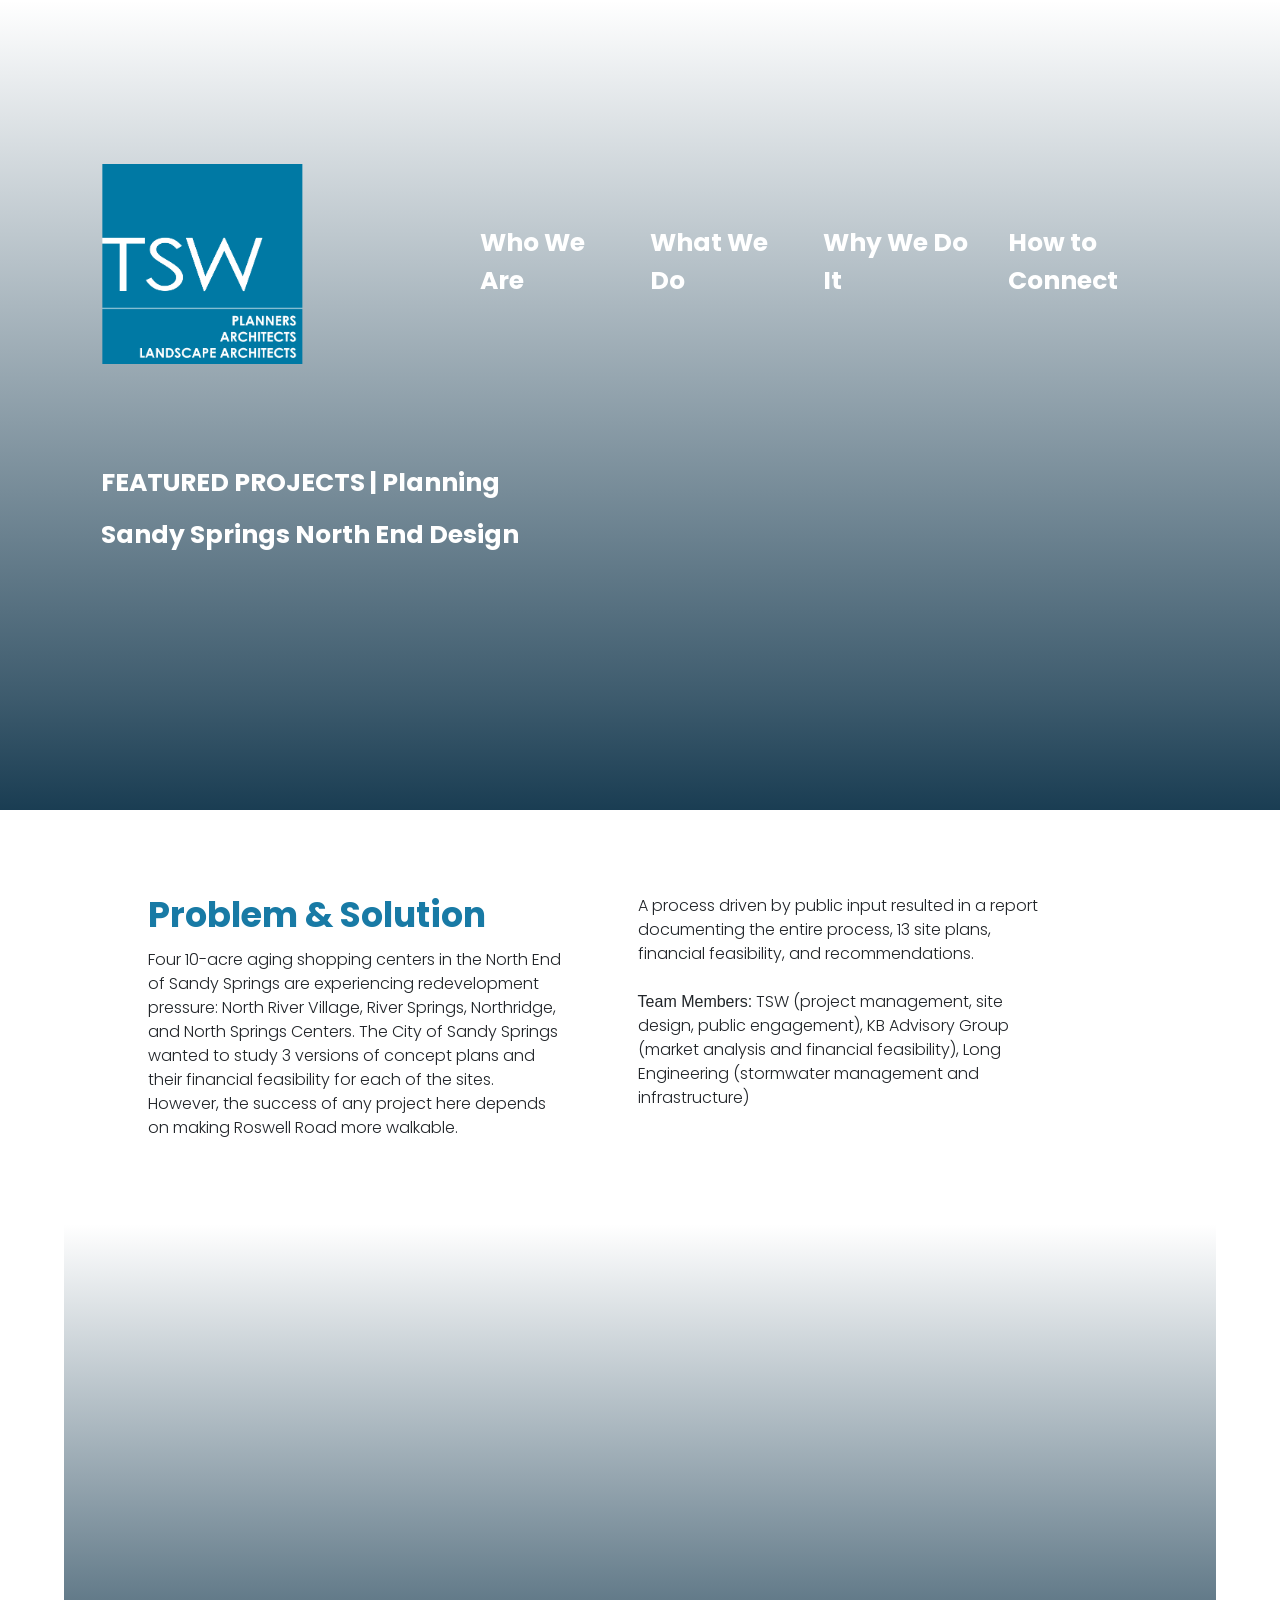
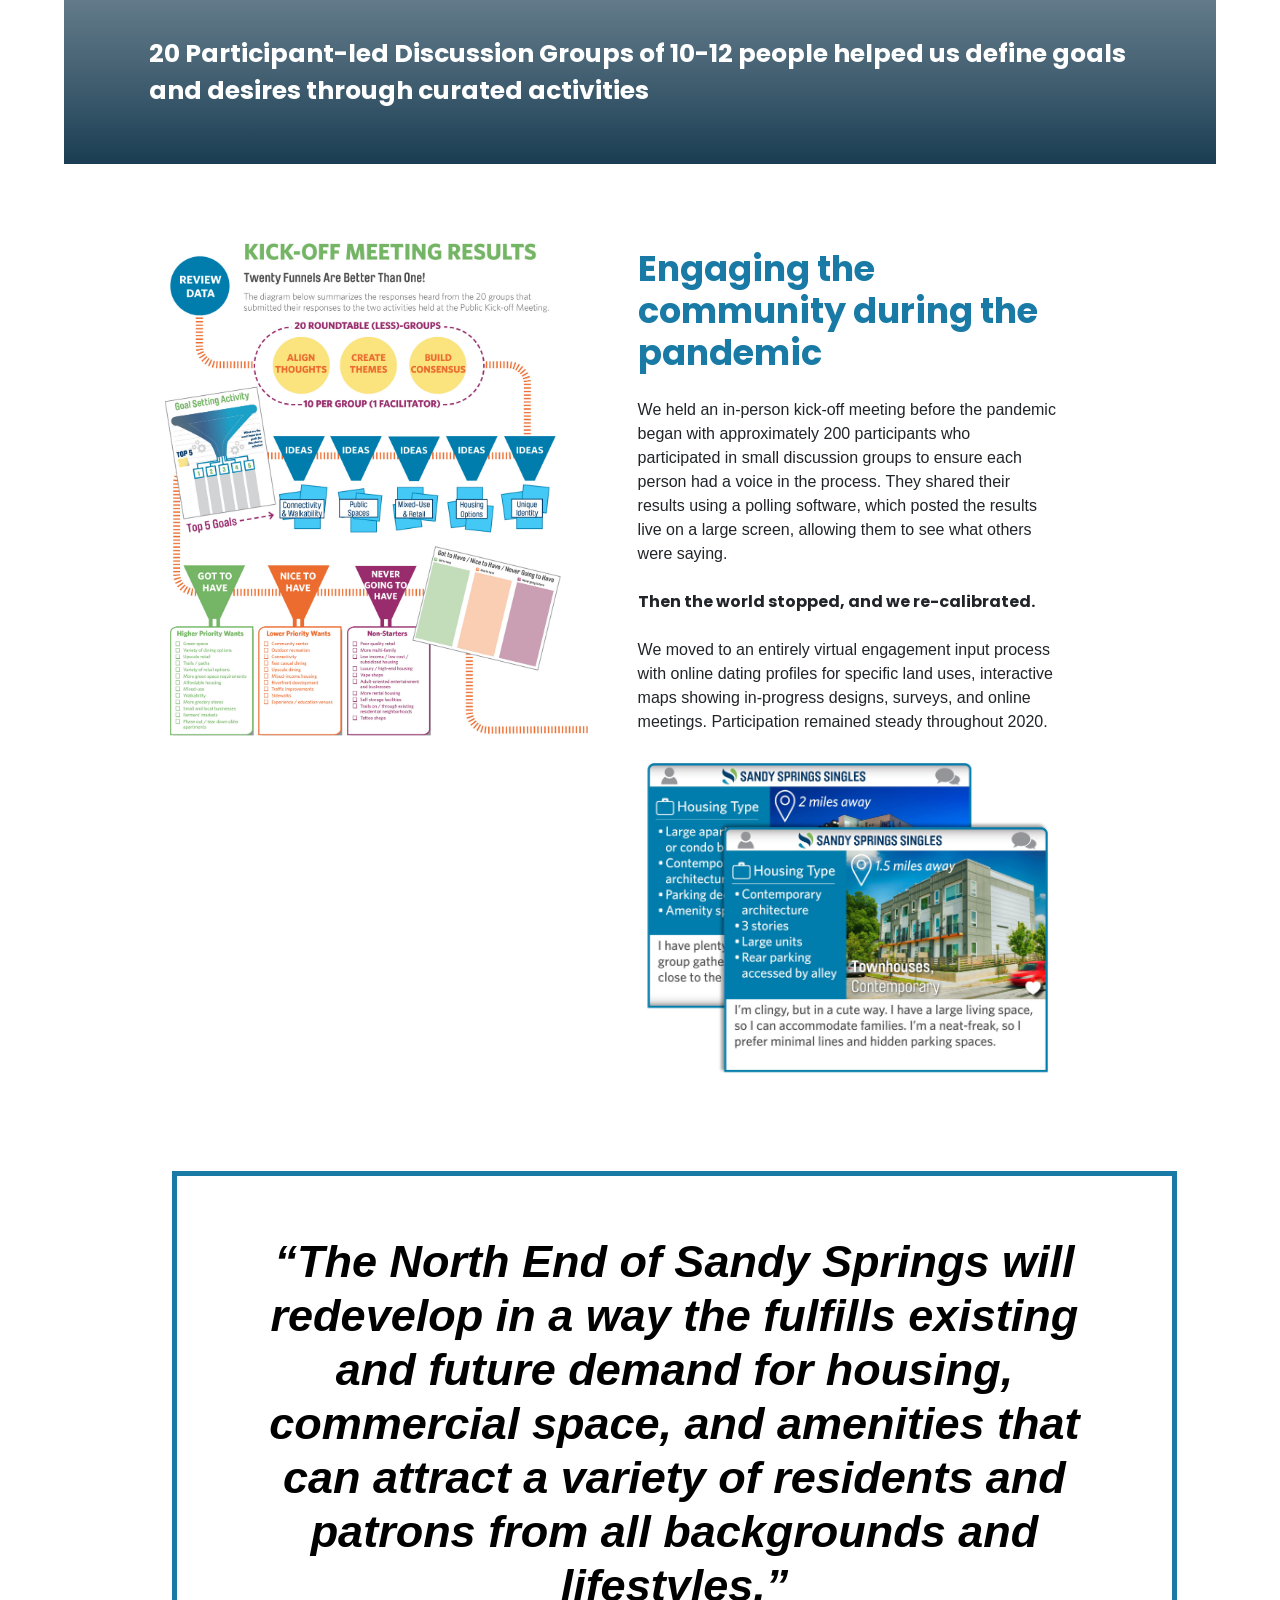
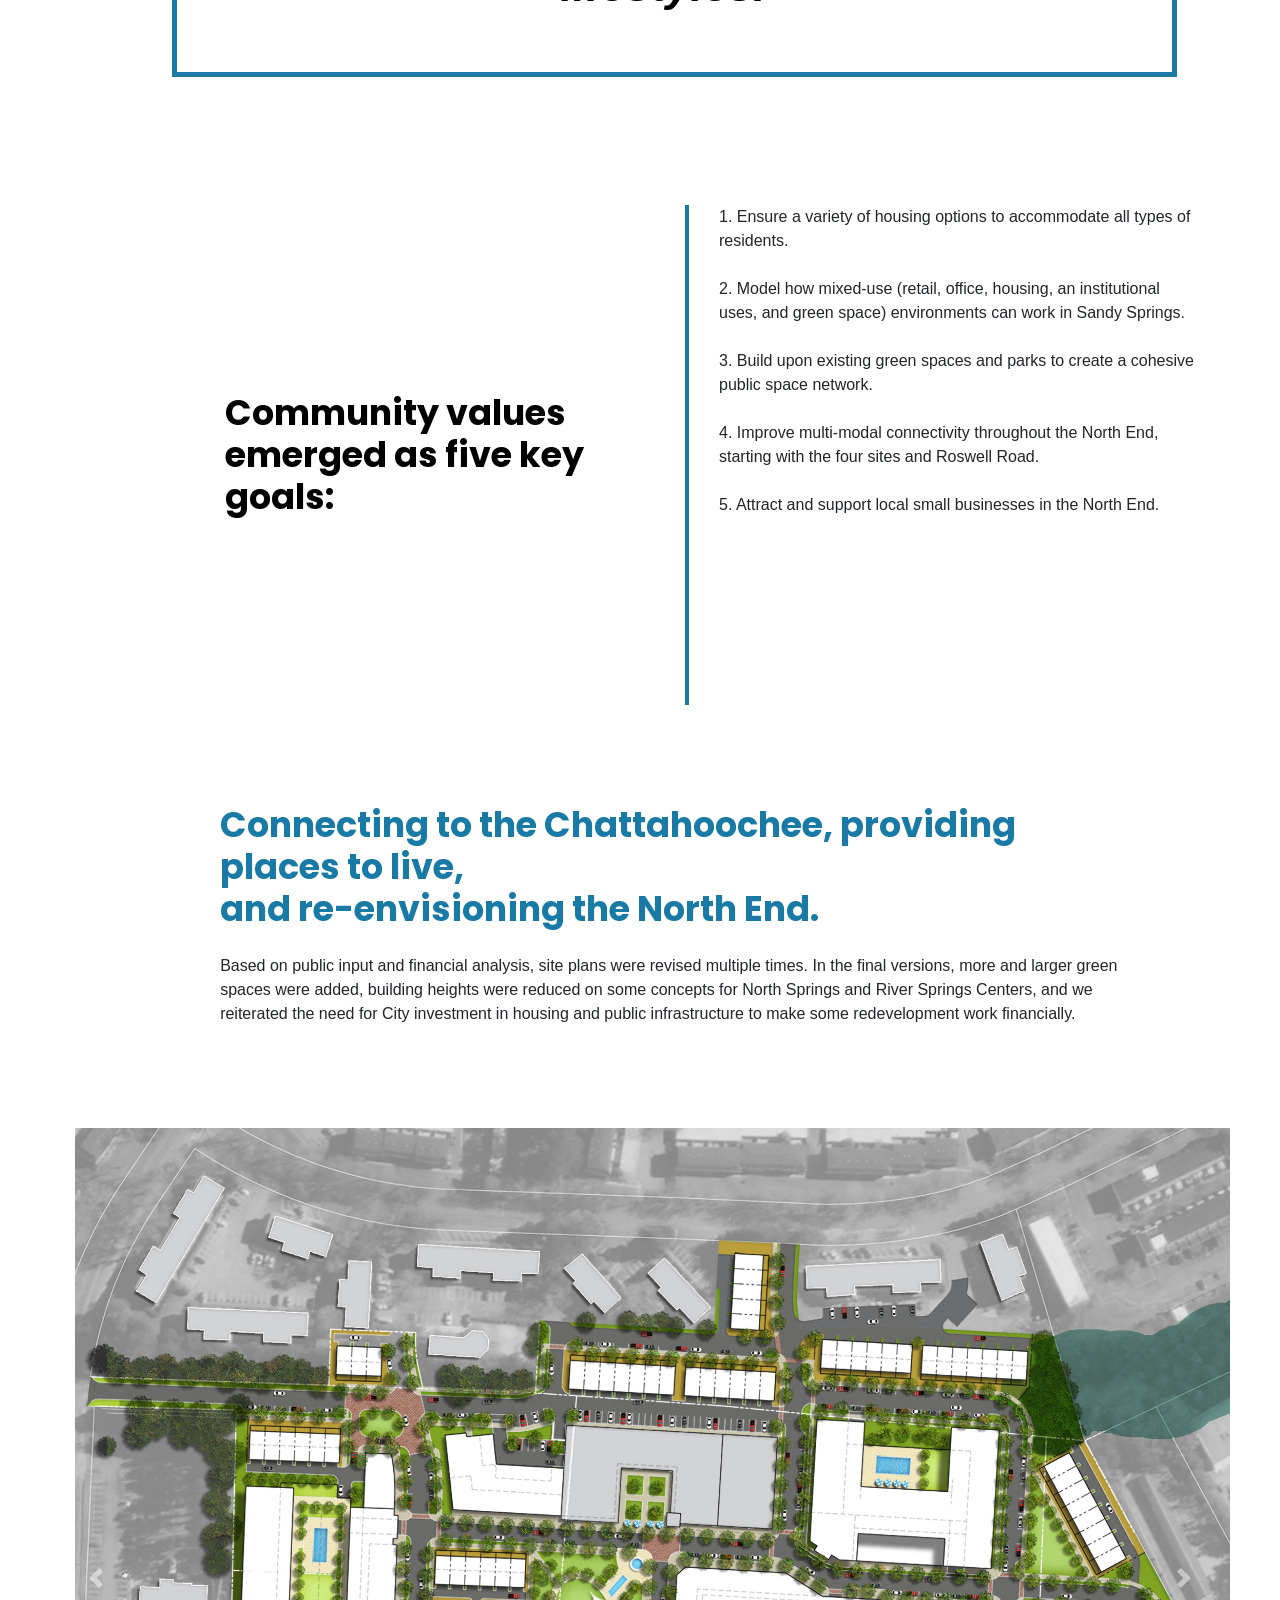
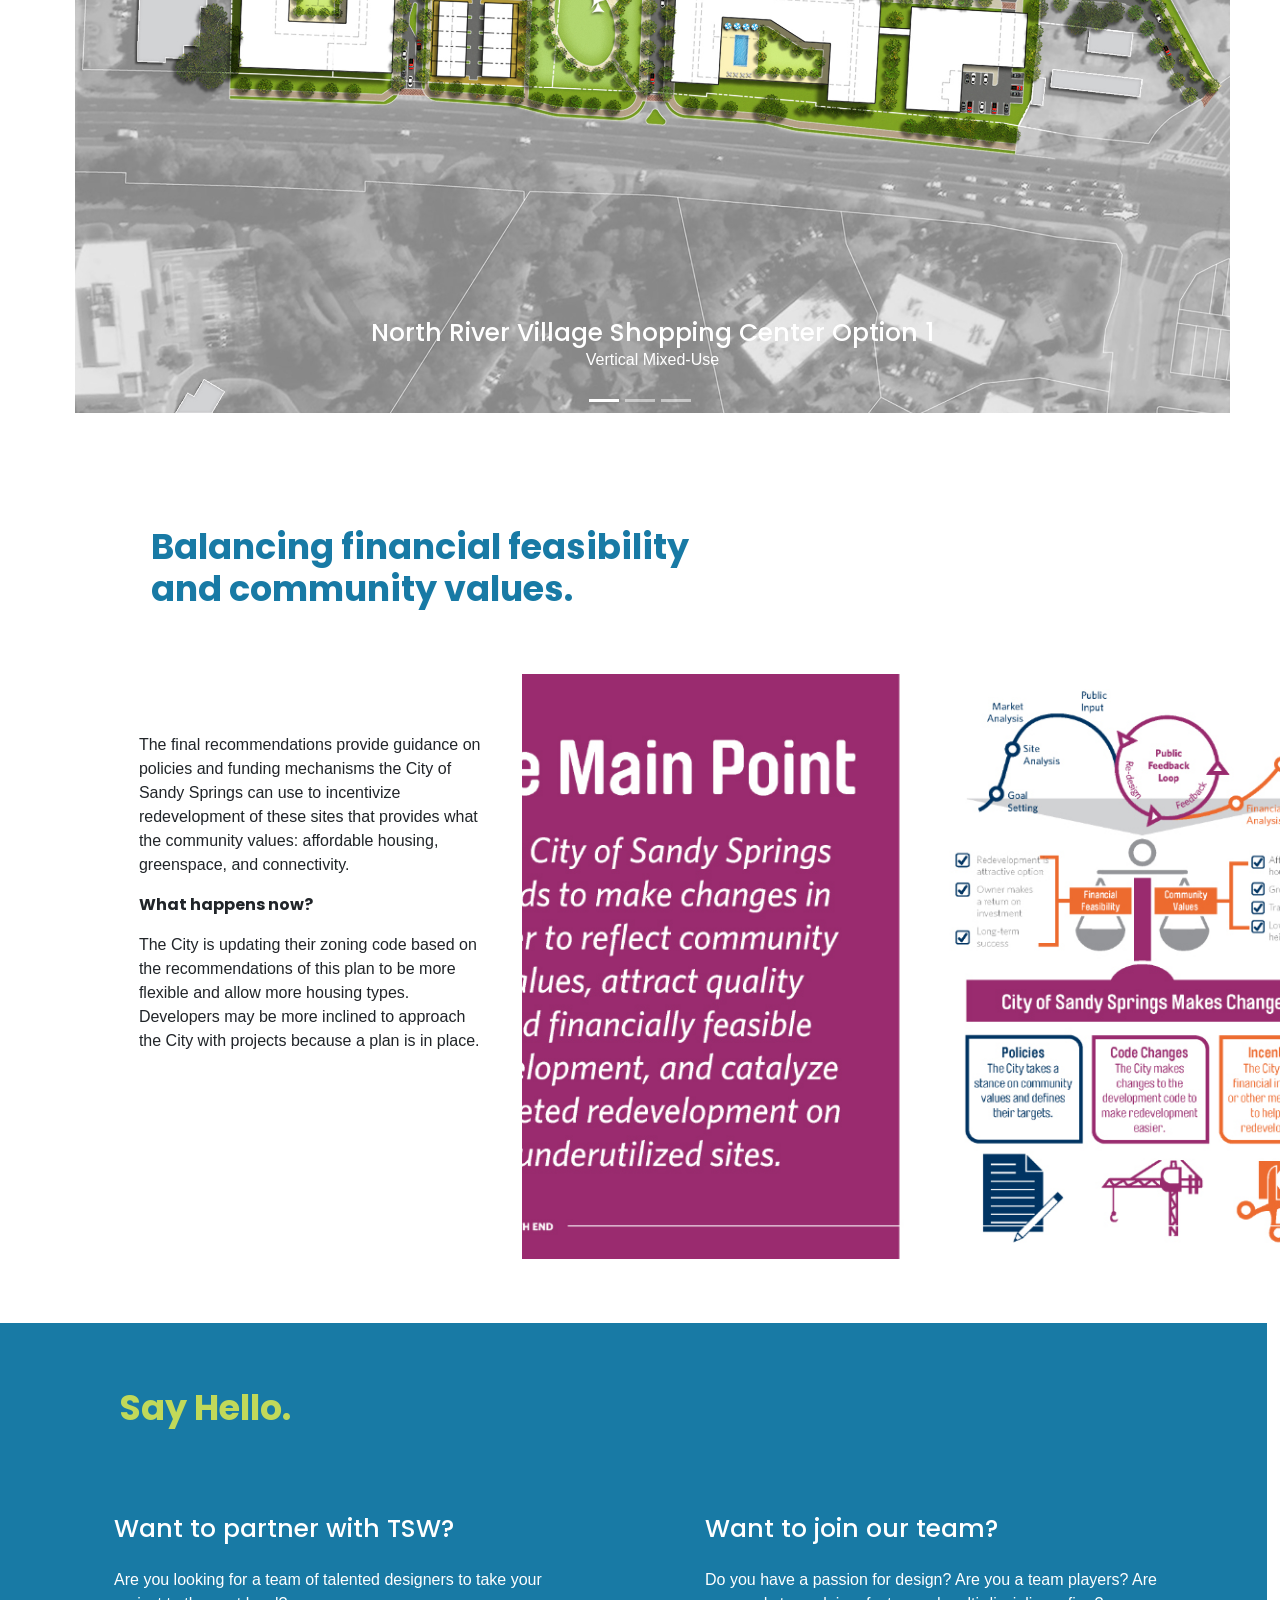
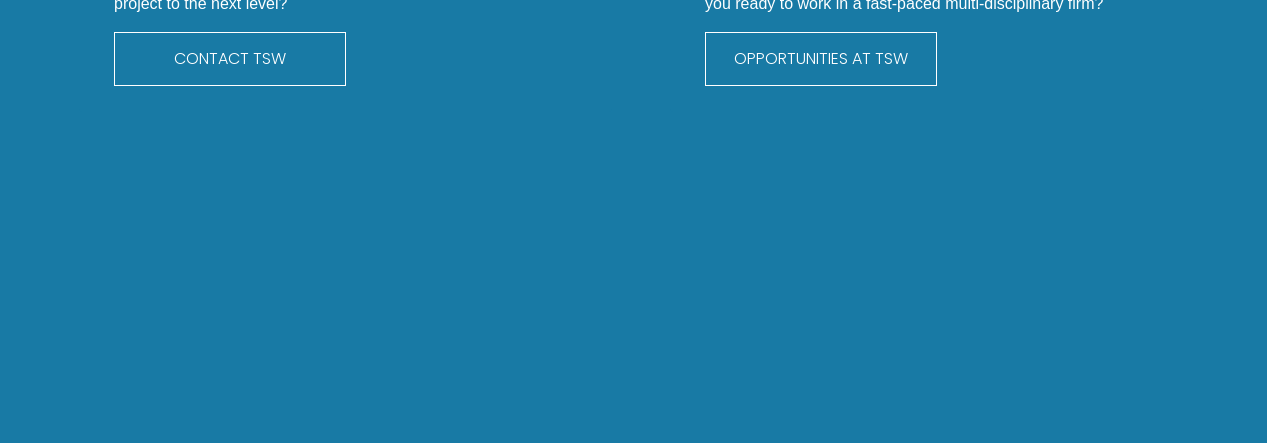
==== commit 6a87a610: "TSW_Website_V5_Homework-20 Addition of all elements, including carousel, footer, main point" ====
--- a/index.html
+++ b/index.html
@@ -14,7 +14,7 @@
         <link href="css-folder/index.css" rel="stylesheet" type="text/css">
     </head>
     <body>
-        <div class="jumbotron">
+        <div class="jumbotron jumbotron-fluid">
             <div id="logo">
                 <img src="images-folder/tsw_logo.png" href="index.html">
             </div>
@@ -110,8 +110,8 @@
 
              <!-- Card 1 -->
              <div class="cardContainer col-lg-6 col-md-6 col-sm-12">
-                <div class="card goalsSentence">
-                    <h2 class="card-body-goals" style="font-weight: 700" style="border-right: #187AA5, 3px, solid">
+                <div class="card goalsSentence border-right rounded-0">
+                    <h2 class="card-body-goals" style="font-weight: 700" style="border-right: #187AA5, 6px, solid">
                        Community values <br> emerged as five key goals:
                    </h2>
                </div>
@@ -153,6 +153,7 @@
                </div>
             </div>
         </div>
+        </div>
 
         <!-- Site Plan Carousel -->
         <div class="bd-example">
@@ -162,27 +163,90 @@
                 <li data-target="#carouselExampleCaptions" data-slide-to="1"></li>
                 <li data-target="#carouselExampleCaptions" data-slide-to="2"></li>
               </ol>
-              <div class="carousel-inner">
+              <div class="carousel-inner" style="">
                 <div class="carousel-item active">
-                  <img src="images-folder/northsprings_interior.jpg" class="d-block w-100" alt="...">
+                  <img src="images-folder/ssne_nrv_1-3.jpg" class="d-block w-100" alt="...">
                   <div class="carousel-caption d-none d-md-block">
-                    <h5>First slide label</h5>
-                    <p>Nulla vitae elit libero, a pharetra augue mollis interdum.</p>
+                    <h3>North River Village Shopping Center Option 1</h3>
+                    <p>Vertical Mixed-Use</p>
                   </div>
                 </div>
                 <div class="carousel-item">
-                  <img src="..." class="d-block w-100" alt="...">
+                  <img src="images-folder/ssne_nrv_2.jpg" class="d-block w-100" alt="...">
                   <div class="carousel-caption d-none d-md-block">
-                    <h5>Second slide label</h5>
-                    <p>Lorem ipsum dolor sit amet, consectetur adipiscing elit.</p>
+                    <h3>North River Village Shopping Center Option 2</h3>
+                    <p>Neighborhood Center</p>
                   </div>
                 </div>
                 <div class="carousel-item">
-                  <img src="..." class="d-block w-100" alt="...">
+                  <img src="images-folder/ssne_riversprings_1.jpg" class="d-block w-100" alt="...">
                   <div class="carousel-caption d-none d-md-block">
-                    <h5>Third slide label</h5>
-                    <p>Praesent commodo cursus magna, vel scelerisque nisl consectetur.</p>
+                    <h3>River Springs Center Option 1</h3>
+                    <p>Vertical Mixed-Use</p>
                   </div>
+                </div>
+                <div class="carousel-item">
+                    <img src="images-folder/ssne_riversprings_2.jpg" class="d-block w-100" alt="...">
+                    <div class="carousel-caption d-none d-md-block">
+                      <h3>River Springs Center Option 2</h3>
+                      <p>Missing Middle Housing</p>
+                    </div>
+                </div>
+                <div class="carousel-item">
+                    <img src="images-folder/ssne_riversprings_3.jpg" class="d-block w-100" alt="...">
+                    <div class="carousel-caption d-none d-md-block">
+                      <h3>River Springs Center Option 3a</h3>
+                      <p>Neighborhood Center</p>
+                    </div>
+                </div>
+                <div class="carousel-item">
+                    <img src="images-folder/ssne_riversprings_1.jpg" class="d-block w-100" alt="...">
+                    <div class="carousel-caption d-none d-md-block">
+                      <h3>River Springs Center Option 3b</h3>
+                      <p>Lower Density Neighborhood Center</p>
+                    </div>
+                </div>
+                <div class="carousel-item">
+                    <img src="images-folder/ssne_northridge_1.jpg" class="d-block w-100" alt="...">
+                    <div class="carousel-caption d-none d-md-block">
+                      <h3>Northridge Shopping Center Option 1</h3>
+                      <p>Vertical Mixed-Use</p>
+                    </div>
+                </div>
+                <div class="carousel-item">
+                    <img src="images-folder/ssne_northridge_2.jpg" class="d-block w-100" alt="...">
+                    <div class="carousel-caption d-none d-md-block">
+                      <h3>Northridge Shopping Center Option 2</h3>
+                      <p>Neighborhood Center</p>
+                    </div>
+                </div>
+                <div class="carousel-item">
+                    <img src="images-folder/ssne_northridge_3.jpg" class="d-block w-100" alt="...">
+                    <div class="carousel-caption d-none d-md-block">
+                      <h3>Northridge Shopping Center Option 3</h3>
+                      <p>High-density Residential</p>
+                    </div>
+                </div>
+                <div class="carousel-item">
+                    <img src="images-folder/ssne_northsprings_1.jpg" class="d-block w-100" alt="...">
+                    <div class="carousel-caption d-none d-md-block">
+                      <h3>North Springs Shopping Center Option 1</h3>
+                      <p>Horizontal Mixed-Use</p>
+                    </div>
+                </div>
+                <div class="carousel-item">
+                    <img src="images-folder/ssne_northsprings_2.jpg" class="d-block w-100" alt="...">
+                    <div class="carousel-caption d-none d-md-block">
+                      <h3>North Springs Shopping Center Option 2</h3>
+                      <p>Missing Middle Housing</p>
+                    </div>
+                </div>
+                <div class="carousel-item">
+                    <img src="images-folder/ssne_northsprings_3.jpg" class="d-block w-100" alt="...">
+                    <div class="carousel-caption d-none d-md-block">
+                      <h3>North Springs Shopping Center Option 3<h3>
+                      <p>Neighborhood Center</p>
+                    </div>
                 </div>
               </div>
               <a class="carousel-control-prev" href="#carouselExampleCaptions" role="button" data-slide="prev">
@@ -194,93 +258,84 @@
                 <span class="sr-only">Next</span>
               </a>
             </div>
+        </div>
+
+        <!-- The Main Point -->
+
+        <div class="container-fluid balance">
+            <div class="row balance-2">
+
+             <!-- Balance Card-->
+             <div class="cardContainer col-lg-12 col-md-12 col-sm-12">
+                <div class="card balanceSentence">
+                    <h2 class="card-body-balance" style="font-weight: 700" style="border-right: #187AA5, 3px, solid">
+                        Balancing financial feasibility <br> and community values.
+                   </h2>
+               </div>
+             </div>
+            </div>
+        </div>
+
+        <!-- Main Point Cards -->
+        <div class="container-fluid mainpoint">
+            <div class="row main-point">
+             <!-- Card 1 -->
+                <div class="cardContainer col-lg-4 col-md-4 col-sm-12">
+                    <div class="card mainpoint-text">
+                        <div class="card-body-mainpoint">
+                            <p id="mainpoint-text"><br><br>The final recommendations provide guidance on policies and funding mechanisms the City of Sandy Springs can use to incentivize redevelopment of these sites that provides what the community values: affordable housing, greenspace, and connectivity. 
+                            </p>
+                            <p id="mp-emphasis">What happens now?</p>
+                            <p id="mp-conclusion">The City is updating their zoning code based on the recommendations of this plan to be more flexible and allow more housing types. Developers may be more inclined to approach the City with projects because a plan is in place.</p>
+                        </div>
+                    </div>
+                </div>
+               <!-- Card 2 -->
+                <div class="cardContainer col-lg-8 col-md-8 col-sm-12">
+                    <div class="card-infographic">
+                        <div class="card-body-infographic-mp">
+                
+                        </div>
+                    </div>
+                </div>      
+            </div>
           </div>
 
-        <!-- <div class="problem">
-                <h1 id=problemTitle>Problem & Solution</h1>
-                <h4 id="problemText">It’s easy to overlook or be unaware of the outdoor recreation offerings where we live. Few apps other than Google Maps document and locate which facilities, such as fitness equipment, dog parks, playgrounds, and sports fields, are available for public use.
-                </h4>
-                <h4 id="problemText2">Recess could help users locate, use, and review their public outdoor recreation offerings, so that they are able to enjoy their active time outside with friends, pets, and family in their own communities.
-
-                    <br><br>Team Members: Sarah McColley (TSW), Martin Ade, Abby Nelson (classmates in UX / UI Professional Education Bootcamp at Georgia Tech).
-                </h4>
-        </div>
-
-        <div class="users">
-            <div id="personaImage"></div>
-            <h1 id="userTitle">Understanding the Users</h1>
-            <h4 id="userText">Our user research started with creating a proto-persona who enjoys spending time outside at the park, but wants to know which parks offer fitness and recreation facilities. We interviewed 5 users who love active recreation, have dogs or kids, and enjoy spending time outside; we also created a survey about parks and recreation use, which received 96 responses. 
-
-                <br><br>The research uncovered many common themes: who users visit parks with; parks & recreation features they seek; travel distances & methods; and, how they search for parks and recreation areas. We used these themes to create our final User Persona, who visits parks with her family and dog, likes exercising, and wants to find ways to accommodate all of her family members at the park.
-            </h4>
-        </div>
-
-        <section class="affinityThemes">
-            <div id="themes"></div>
-        </section>
-
-        <section>
-            <div class="recessPunTitle">
-                <h2 class="recessPun">
-                    <p>Let’s take a 10-minute recess.</p>
-                </h2>
-                <h4 class="recessDesc">
-                    <h4 id="recessDescSubtitle">Discover your favorite park or trail. Take a class. Meet your friends. Explore your city, and feel like a kid again.</h4>
-                </h4>
-                    <h4 id="recessDescText">After brainstorming, identifying, and prioritizing the app features we wanted to build, we worked on user flows for the app and began wireframing the prototypes at low- and mid-fidelity. We tested each iteration to find what features functioned well. We found that the interactive map, the foundation of our app, was causing the most user issues. We adjusted the map in the final high-fidelity prototype to make it easier to use.  </h4>
-            </div>
-        </section>
-
-
-        <section class="prototypes">
-            <div id="sketches">
-                <h4 id ="sketchesTitle">Sketched <br>WireFrames</h4>
-                <h4 id="sketchesText">User testing with <br>different <br>functionality</h4>
-            </div>
-            <div id="midfidelity">
-                <h4 id ="midfiTitle">Mid-Fidelity Prototype <br>in Adobe XD</h4>
-                <h4 id="midfiText">User testing showed that <br>the map needed to <br>change.</h4>
-            </div>
-            <div id="highfidelity">
-                <h4 id ="highfiTitle">High-Fidelity Prototype <br>in Adobe XD</h4>
-                <h4 id="highfiText">Built most features and <br>updated the map <br>functionality</h4>
-            </div>
-        </section>
-        
-        <section class="parksandRecTitle">
-            <h2 class="parksAndRec">
-                <p>Are you ready to make your parks & rec data work better for your community?</p>
-            </h2>
-        </section>
-
-        <section class="results">
-            <div id="appGrid"></div>
-            <h4 id="resultsDesc">If Recess were a real app, City and County Parks and Recreation departments could use the data they acquire in parks system master planning efforts to map their facility locations and allow the community to interact with the information: reserving space, logging workouts, signing up for exercise classes, meeting their friends in the park, and most importantly, seeing the direct benefits of planning processes and the municipality’s efforts.</h4>
-            <button id="linkPrototype">LINK TO PROTOTYPE</button>
-            <button id="linkCaseStudy">LINK TO FULL CASE STUDY</button>
-        </section>
-
-        <section class="footer">
-            <h1 class="sayHello">Say Hello.</h1>
-            <div class="footerLeft">
-                <h3 class="team">Want to partner with TSW?</h3>
-                <h4 class="designTeam">
-                    <p>Are you looking for a team of talented designers to take your project to the next level?</p>
-                </h4>
-                <button class="whitePrimary">
-                    <p>CONTACT TSW</p>
-                </button>
-            </div>        
-            <div class="footerRight">
-                <h3 class="team">Want to join our team?</h3>
-                <h4 class="designTeam">
-                    <p>Do you have a passion for design? Are you a team players? Are you ready to work in a fast-paced multi-disciplinary firm?</p>
-                </h4>
-                <button class="whitePrimary">
-                    <p>OPPORTUNITIES AT TSW</p>
-                </button>
-            </div>
-        </section>
-         -->
-    </body>
+<!-- Footer -->
+    
+<div class="container-fluid footer">
+    <div class="row hello">
+        <div class="footer_1 col-lg-12 col-md-12 col-sm-12">
+            <div class="card-hello">
+                <h2 class="sayHello" style="font-weight: 700">Say Hello.</h2>
+            </div>
+        </div>
+    </div>
+<div class="row contact">
+    <!-- Footer Card 1 -->
+    <div class="footer_1 col-lg-6 col-md-6 col-sm-12">
+      <div class="card-footer">
+        <div class="card-body-footer1">
+          <h3 class="card-title-contact">Want to partner with TSW?</h3><br>
+          <p class="card-text-contact">Are you looking for a team of talented designers to take your project to the next level?</p>
+          <a href="#" class="btn btn-primary rounded-0">CONTACT TSW</a>
+        </div>
+      </div>
+    </div>
+     <!-- Footer Card 2 -->
+    <div class="footer_2 col-lg-6 col-md-6 col-sm-12">
+      <div class="card-footer">
+        <div class="card-body-footer2">
+          <h3 class="card-title-contact">Want to join our team?</h3><br>
+          <p class="card-text-contact">Do you have a passion for design? Are you a team players? Are you ready to work in a fast-paced multi-disciplinary firm?</p>
+          <a href="#" class="btn btn-primary rounded-0">OPPORTUNITIES AT TSW</a>
+        </div>
+      </div>
+    </div>
+  </div>
+</div>
+<script src="https://code.jquery.com/jquery-3.3.1.slim.min.js" integrity="sha384-q8i/X+965DzO0rT7abK41JStQIAqVgRVzpbzo5smXKp4YfRvH+8abtTE1Pi6jizo" crossorigin="anonymous"></script>
+<script src="https://cdnjs.cloudflare.com/ajax/libs/popper.js/1.14.7/umd/popper.min.js" integrity="sha384-UO2eT0CpHqdSJQ6hJty5KVphtPhzWj9WO1clHTMGa3JDZwrnQq4sF86dIHNDz0W1" crossorigin="anonymous"></script>
+<script src="https://stackpath.bootstrapcdn.com/bootstrap/4.3.1/js/bootstrap.min.js" integrity="sha384-JjSmVgyd0p3pXB1rRibZUAYoIIy6OrQ6VrjIEaFf/nJGzIxFDsf4x0xIM+B07jRM" crossorigin="anonymous"></script>
+</body>
 </html>
--- a/css-folder/index.css
+++ b/css-folder/index.css
@@ -10,13 +10,13 @@
 
 .jumbotron {
     display: grid;
-    grid-template-columns: 35% 65%;
-    grid-template-rows: 400px 125px 125px;
+    grid-template-columns: 35% 64%;
+    grid-template-rows: 400px 115px 115px;
     grid-template-areas:
         "logo navbar"
         "lead lead"
         "lead-Sub lead-Sub";
-    margin: 0px;
+    margin: 0px auto;
     /* Permalink - use to edit and share this gradient: https://colorzilla.com/gradient-editor/#ffffff+0,012840+84,012840+84&0+0,0.9+100;TSW */
     background: -moz-linear-gradient(top, rgba(255,255,255,0) 0%, rgba(1,40,64,0.76) 86%, rgba(1,40,64,0.9) 100%),url(../images-folder/nrv_park.jpg); /* FF3.6-15 */
     background: -webkit-linear-gradient(top, rgba(255,255,255,0) 0%,rgba(1,40,64,0.76) 86%,rgba(1,40,64,0.9) 100%),url(../images-folder/nrv_park.jpg); /* Chrome10-25,Safari5.1-6 */
@@ -88,8 +88,7 @@
     font-family: 'Poppins', sans-serif;
     color: white;
     width: 85%;
-    margin-top: 10%;
-    margin-bottom: 5%;
+    margin-bottom: -5%;
 }
 .lead-Sub {
     display: grid;
@@ -100,6 +99,7 @@
     font-weight: 700;
     font-family: 'Poppins', sans-serif;
     color: white;
+    margin-top: -5%;
 }
 
 /*Large Central Image*/
@@ -126,7 +126,7 @@
     color: white;
     font-size: 25px;
     align-items: flex-end;
-    margin-left: -12%;
+    margin-left: 3%;
 }
 
 /*Problem & Solution Cards*/
@@ -172,8 +172,7 @@
 .card-body-vision {
     display: flex;
     flex-grow: 1;
-    color: white;
-    background-color: #187AA5;
+    color: black;
     font-style: italic;
     align-items: center;
     text-align: center;
@@ -181,9 +180,10 @@
     width: 85%;
     margin-left: 5%;
     margin-right: 0 auto;
-    border: 0 !important;
-}
-
+    border: 5px solid;
+    border-color: #187AA5;
+    margin-top: -5%;
+}
 
 /**Goals**/
 .card-body-goals {
@@ -210,251 +210,143 @@
     border: 0 !important;
 }
 .goalsSentence {
-    border-right: #187AA5, 3px, solid, !important;
+    margin-left: 5%;
 }
 .card-body-goals {
     border-right: #187AA5, 3px, solid, !important;
     margin-left: 10%;
 }
 
+.border-right {
+    border-right-color: #187AA5 !important;
+    border-right: #187AA5 4px solid !important;
+
+}
+
 /**Chattahoochee Statement**/
 .chattahoochee {
     display: flex;
     margin-right: 0 auto;
+    margin-top: -5%;
 }
 .chattahoochee-text {
     margin-left: 5%;
+    padding: 3%;
     width: 85%;
 }
 .card-chatt-title {
     color: #187AA5;
 }
-.affinityThemes {
-    display: grid;
-    grid-template-columns: 1fr 1fr 1fr;
-    grid-template-rows: 550px;
-    grid-template-areas:
-        "themes themes themes";  
-    margin-top: 10%;
-    margin-left: 5%;
-    margin-right: 3%;
-}
-
-#themes {
-    grid-area: themes;
-    background-image: url(../images-folder/recess_common_themes.jpg);
+
+/*Carousel*/
+
+.bd-example {
+    margin-top: -1%;
+}
+.carousel-inner {
+    margin-left: 3%;
+    margin-right: 5%;
+    width: 95%;
+    height: 100vh;
+    
+}
+
+.carousel-item {
+    margin-left: 3%;
+    margin-right: 5%;
+    width: 95%;
+    height: 100vh;
+}
+
+/*Main Point*/
+.card-body-balance {
+    display: flex;
+    width: 85%;
+    margin-right: 0 auto;
+    color: #187AA5;
+    margin-top: 3%;
+    margin-left: 2%;
+}
+.mainpoint {
+    margin-top: -5%;
+}
+#mp-emphasis {
+    font-weight: 700;
+
+}
+
+.card-infographic {
+    display: flex;
+    flex-grow: 1;
+    background: url(../images-folder/mainpoint-copy.jpg);
     background-size: cover;
     background-position: center;
-}
-.recessPunTitle {
-    grid-area: recessPun;
-    margin-left: 15%;
-    color: #187AA5;
-    margin-top: 5%;
-}
-.recessPun {
-    font-weight: 700;
-    width: 75%;
-}
-#recessDescSubtitle {
-    font-weight: 700;
-    width: 75%;
-}
-#recessDescText {
-    font-weight: 200px;
-    width: 75%;
-}
-
-/*PROTOTYPES*/
-
-.prototypes {
+    background-repeat: no-repeat;
+    padding: 3%;
+    width: 100%;
+    height: 65vh;
+}
+.card-body-mainpoint {
+    padding: 3%;
+    justify-content: center;
+}
+
+/**FOOTER**/
+.footer {
     display: grid;
-    grid-template-columns: 1fr 1fr 1fr;
-    grid-template-rows: 400px;
-    grid-gap: 3%;
-    grid-template-areas:
-        "sketches midfidelity highfidelity";
-    margin-right: 3%;
-    margin-left: 3%;
-    margin-top: 10%;
-    margin-bottom: 5%;
-}
-
-#sketches {
-    grid-area: sketches;
-    background-image: url(../images-folder/recess_sketches.jpg);
-    background-size: cover;
-    background-position: center;
-    margin-left: 15%;
-}
-
-#midfidelity {
-    grid-area: midfidelity;
-    background-image: url(../images-folder/recess_midfi.jpg);
-    background-size: cover;
-    background-position: center;
+    grid-template-rows: 100px 200px;
     background-color: #187AA5;
-    align-content: end;
-    justify-content: end;
-}
-
-#highfidelity {
-    grid-area: highfidelity;
-    background-image: url(../images-folder/recess_highfi.jpg);
-    background-size: cover;
-    background-position: center;
+    width: 100%;
+    margin-left: -1%;
+    height: 80vh;
+}
+.card-footer {
+    background-color: transparent;
+    border: none;
+    margin-left: 5%;
     background-color: #187AA5;
-    align-content: end;
-    justify-content: end;
-}
-#sketchesTitle {
-    font-weight: 700;
-    color: black;
-    font-size: 16px;
-    text-align: right;
-}
-
-#sketchesText {
-    font-weight: 300;
-    color: black;
-    font-size: 16px;
-    text-align: right;
-
-}
-
-#midfiTitle {
-    font-weight: 700;
-    color: black;
-    font-size: 16px;
-    text-align: right;
-}
-
-#midfiText {
-    font-weight: 300;
-    color: black;
-    font-size: 16px;
-    text-align: right;
-}
-
-#highfiTitle {
-    font-weight: 700;
-    color: black;
-    font-size: 16px;
-    text-align: right;
-}
-
-#highfiText {
-    font-weight: 300;
-    color: black;
-    font-size: 16px;
-    text-align: right;
-}
-
-/**RESULTS OF CASE STUDY**/
-
-.parksandRecTitle {
-    display: grid;
-    grid-template-columns: 1fr;
-    grid-template-rows: 300px;
-    grid-template-areas: 
-        "parksAndRec";
-    margin-left: 55%;
-    color: #187AA5;
-    margin-right: 5%;
-}
-
-.results {
-    display: grid;
-    grid-template-columns: 1fr 2fr;
-    grid-template-rows: 300px 50px 50px;
-    grid-template-areas:
-        "resultsDesc appGrid"
-        "linkPrototype appGrid"
-        "linkCaseStudy appGrid";
-    margin-left: 15%;
-    grid-gap: 3%;
-    margin-bottom: 5%;
-    margin-right: 3%;
-}
-
-#appGrid {
-    grid-area: appGrid;
-    background-image: url(../images-folder/recess_grid.png);
-    background-size: cover;
-}
-
-#resultsDesc {
-    font-weight: 300px;
-}
-
-#linkPrototype {
-    font-weight: 900;
-    text-decoration: underline;
-    border-color: none;
-    border-style: none;
-    background-color: transparent;
-    text-align: left;
-}
-
-#linkCaseStudy {
-    font-weight: 900;
-    text-decoration: underline;
-    border-color: none;
-    border-style: none;
-    background-color: transparent;
-    text-align: left;
-
-}
-            
-            
-/*Footer*/
-.footer{
-    display: grid;
-    grid-template-columns: 1fr 1fr;
-    grid-template-rows: 100px 300px;
-    grid-gap: 6%;
-    grid-template-areas:
-        "sayHello sayHello"
-        "footerLeft footerRight";
-    background-color: #187AA5;
-    margin-top: 3%;
-    margin-right: 3%;
-    margin-left: 3%;
+}
+
+.card-body-footer1 {
+    padding: 3%;
+    ;
+    color: white;
+}
+.card-body-footer2 {
+    padding: 3%;
+    color: white;
 }
 .sayHello {
-    grid-area: sayHello;
     font-weight: 700px;
     color: #C1D959;
-    margin-left: 9%;
-    padding: 3%;
-    margin-bottom: 5%;
-}
-.footerLeft {
-    grid-area: footerLeft;
-    margin-left: 25%;
-    margin-top: 5%;
-    color: white;
-}
-
-.footerRight {
-    grid-area: footerRight;
-    margin-top: 5%;
-}
-.team {
-    font-weight: 700;
-    color: white;
-}
-.designTeam {
-    color: white;
-    width: 500px;
-}
-.whitePrimary {
-    font-weight: 200;
+    padding: 3%;
+    margin-top: -3%;
+    margin-left: 3%;
+}
+.btn-primary {
+    font-weight: 300;
+    font-family: Poppins;
     border: 1.5px solid white;
     background-color: transparent;
     color: white;
-    width: 200px;
-}
+    width: 50%;
+    border-radius: 0,0,0,0 !important;
+    padding: 3%;
+} 
+
+.btn-primary:hover {
+    font-weight: 300;
+    font-family: Poppins;
+    border: 1.5px solid white;
+    background-color: white !important;
+    color: #187AA5 !important;
+    width: 50% !important;
+    border-radius: 0,0,0,0 !important;
+    padding: 3%;
+} 
+
+            
+
 /* Typography CSS */
 
 h1 {
